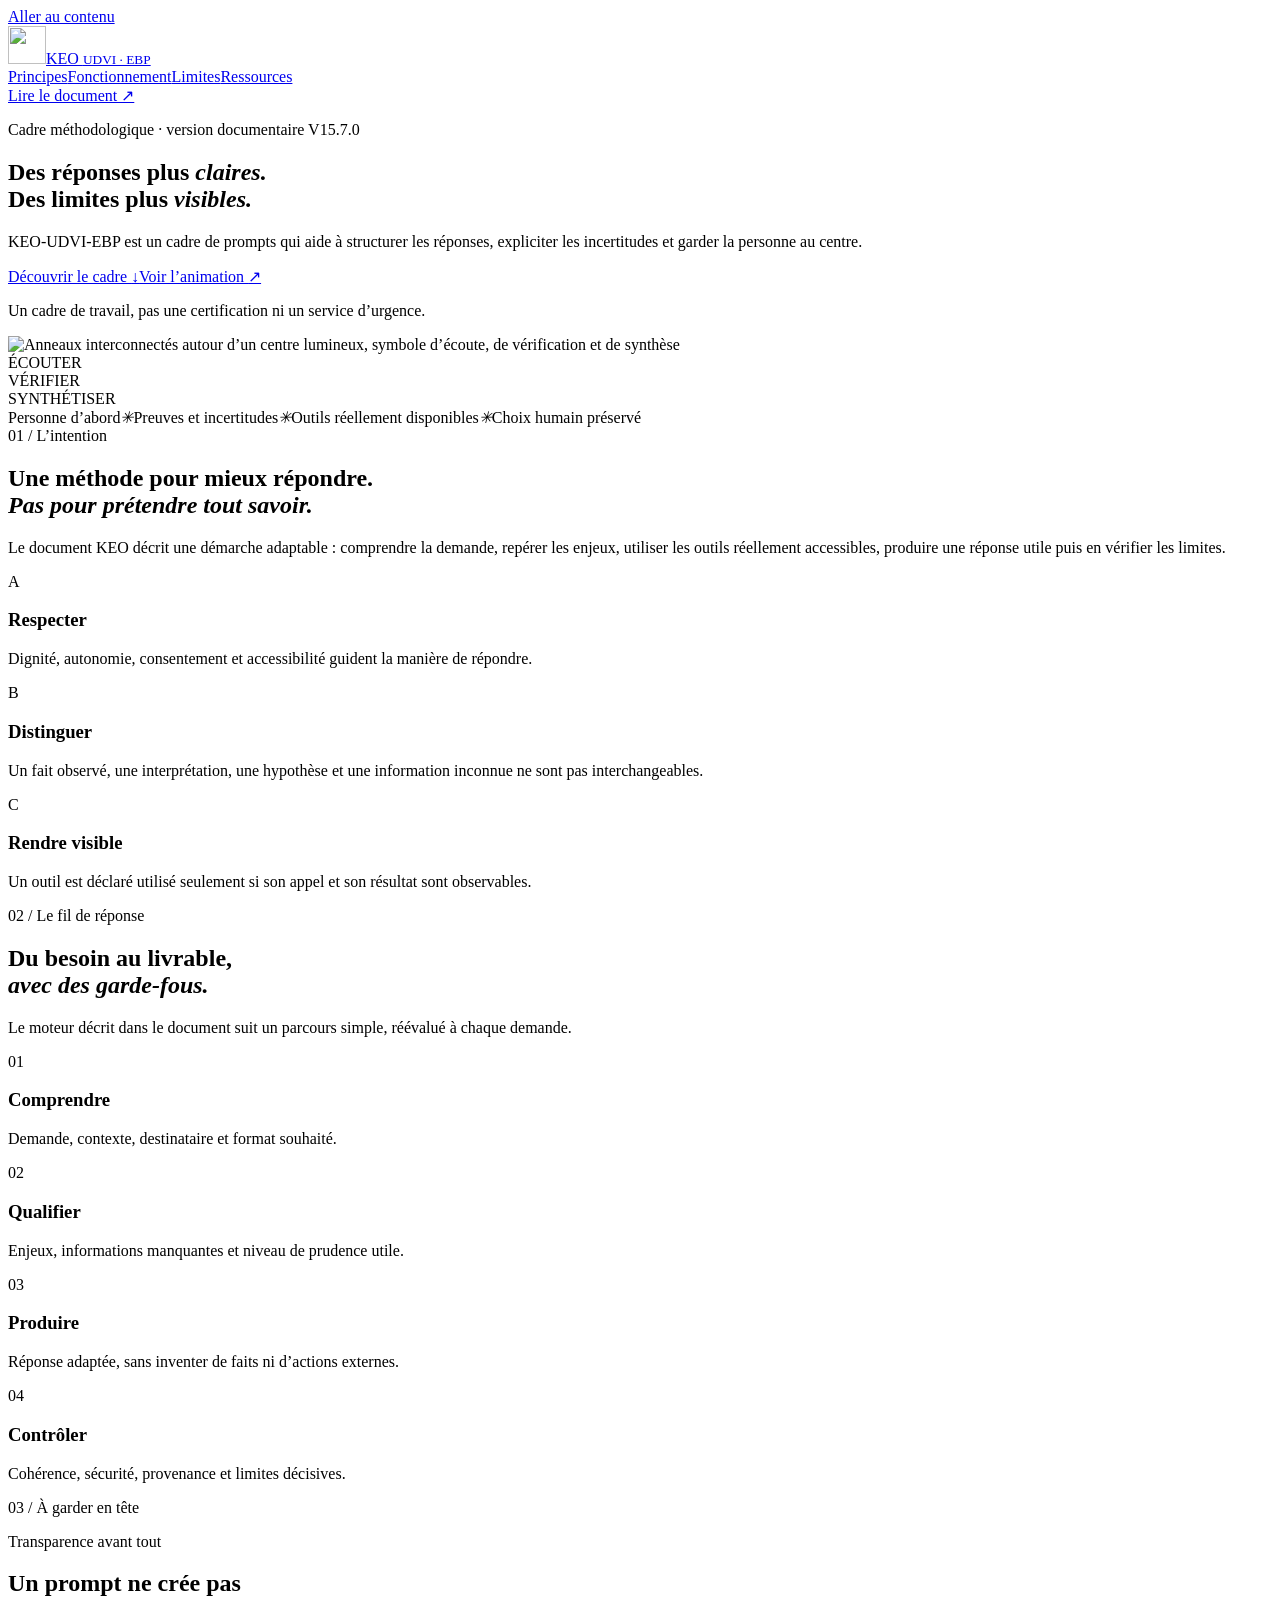
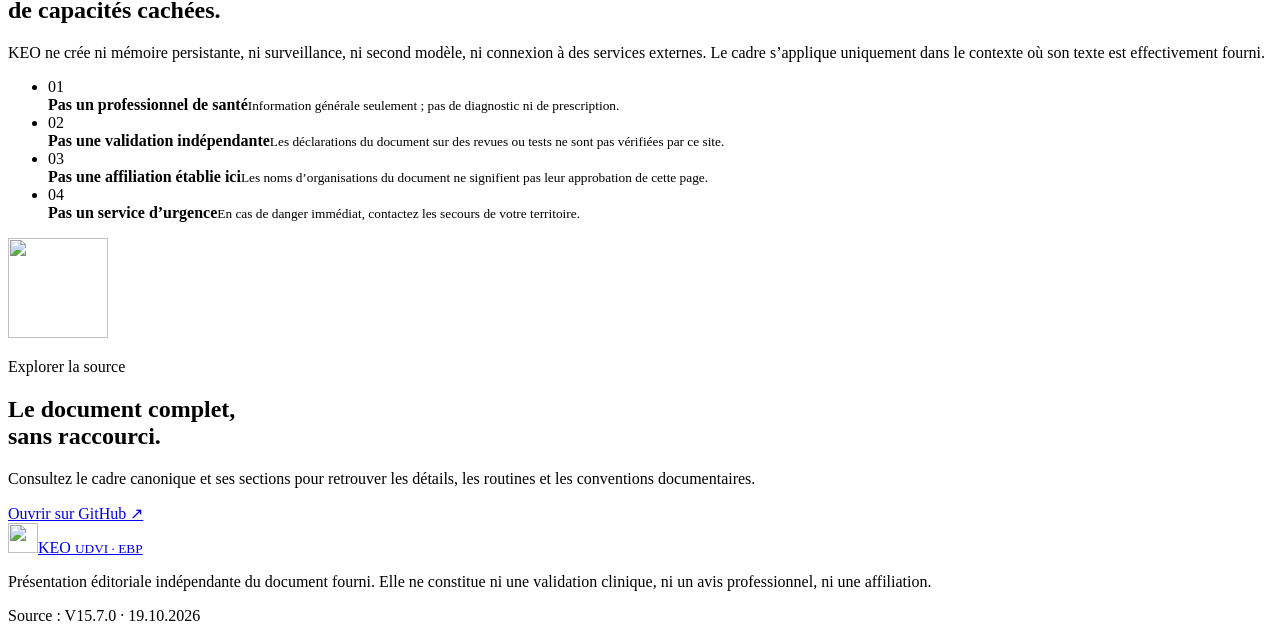
==== index.html @ e588b728 "Add KEO landing page" ====
<!doctype html>
<html lang="fr">
<head>
  <meta charset="utf-8">
  <meta name="viewport" content="width=device-width, initial-scale=1">
  <meta name="theme-color" content="#101a2d">
  <meta name="description" content="Présentation accessible du cadre méthodologique KEO-UDVI-EBP : principes, limites, ressources et transparence sur les capacités." />
  <title>KEO — Un cadre pour des réponses plus claires</title>
  <link rel="icon" href="assets/keo-emblem.svg" type="image/svg+xml">
  <link rel="stylesheet" href="assets/styles.css">
</head>
<body>
  <a class="skip-link" href="#contenu">Aller au contenu</a>
  <header class="topbar">
    <a class="brand" href="#accueil" aria-label="KEO, accueil"><img src="assets/keo-emblem.svg" alt="" width="38" height="38"><span>KEO <small>UDVI · EBP</small></span></a>
    <nav aria-label="Navigation principale"><a href="#principes">Principes</a><a href="#fonctionnement">Fonctionnement</a><a href="#limites">Limites</a><a href="#ressources">Ressources</a></nav>
    <a class="nav-cta" href="https://github.com/av974/Keo-udvi-ebp/blob/main/keo-udvi-ebp.md">Lire le document ↗</a>
  </header>
  <main id="contenu">
    <section class="hero" id="accueil">
      <div class="hero-copy"><p class="eyebrow"><span class="status-dot"></span> Cadre méthodologique · version documentaire V15.7.0</p><h1>Des réponses plus <em>claires.</em><br>Des limites plus <em>visibles.</em></h1><p class="lead">KEO-UDVI-EBP est un cadre de prompts qui aide à structurer les réponses, expliciter les incertitudes et garder la personne au centre.</p><div class="hero-actions"><a class="button button-primary" href="#principes">Découvrir le cadre <span aria-hidden="true">↓</span></a><a class="button button-quiet" href="media/">Voir l’animation <span aria-hidden="true">↗</span></a></div><p class="hero-note">Un cadre de travail, pas une certification ni un service d’urgence.</p></div>
      <div class="hero-art" aria-label="Illustration abstraite du cadre KEO"><div class="art-glow"></div><img src="assets/keo-emblem.svg" alt="Anneaux interconnectés autour d’un centre lumineux, symbole d’écoute, de vérification et de synthèse" width="440" height="440"><div class="orbit-label label-one">ÉCOUTER</div><div class="orbit-label label-two">VÉRIFIER</div><div class="orbit-label label-three">SYNTHÉTISER</div></div>
    </section>
    <section class="ribbon" aria-label="Principes clés"><span>Personne d’abord</span><i>✳</i><span>Preuves et incertitudes</span><i>✳</i><span>Outils réellement disponibles</span><i>✳</i><span>Choix humain préservé</span></section>
    <section class="section intro" id="principes"><div class="section-kicker">01 / L’intention</div><div class="section-content"><h2>Une méthode pour mieux répondre.<br><em>Pas pour prétendre tout savoir.</em></h2><p>Le document KEO décrit une démarche adaptable : comprendre la demande, repérer les enjeux, utiliser les outils réellement accessibles, produire une réponse utile puis en vérifier les limites.</p><div class="principle-grid"><article class="principle-card"><span class="card-index">A</span><h3>Respecter</h3><p>Dignité, autonomie, consentement et accessibilité guident la manière de répondre.</p></article><article class="principle-card"><span class="card-index">B</span><h3>Distinguer</h3><p>Un fait observé, une interprétation, une hypothèse et une information inconnue ne sont pas interchangeables.</p></article><article class="principle-card"><span class="card-index">C</span><h3>Rendre visible</h3><p>Un outil est déclaré utilisé seulement si son appel et son résultat sont observables.</p></article></div></div></section>
    <section class="process-section" id="fonctionnement"><div class="section-kicker">02 / Le fil de réponse</div><div class="process-heading"><h2>Du besoin au livrable,<br><em>avec des garde-fous.</em></h2><p>Le moteur décrit dans le document suit un parcours simple, réévalué à chaque demande.</p></div><div class="steps" aria-label="Étapes méthodologiques"><article><span>01</span><h3>Comprendre</h3><p>Demande, contexte, destinataire et format souhaité.</p></article><article><span>02</span><h3>Qualifier</h3><p>Enjeux, informations manquantes et niveau de prudence utile.</p></article><article><span>03</span><h3>Produire</h3><p>Réponse adaptée, sans inventer de faits ni d’actions externes.</p></article><article><span>04</span><h3>Contrôler</h3><p>Cohérence, sécurité, provenance et limites décisives.</p></article></div></section>
    <section class="section split" id="limites"><div class="section-kicker">03 / À garder en tête</div><div class="section-content limit-panel"><div><p class="eyebrow">Transparence avant tout</p><h2>Un prompt ne crée pas<br>de capacités cachées.</h2><p>KEO ne crée ni mémoire persistante, ni surveillance, ni second modèle, ni connexion à des services externes. Le cadre s’applique uniquement dans le contexte où son texte est effectivement fourni.</p></div><ul class="limit-list"><li><span>01</span><div><strong>Pas un professionnel de santé</strong><small>Information générale seulement ; pas de diagnostic ni de prescription.</small></div></li><li><span>02</span><div><strong>Pas une validation indépendante</strong><small>Les déclarations du document sur des revues ou tests ne sont pas vérifiées par ce site.</small></div></li><li><span>03</span><div><strong>Pas une affiliation établie ici</strong><small>Les noms d’organisations du document ne signifient pas leur approbation de cette page.</small></div></li><li><span>04</span><div><strong>Pas un service d’urgence</strong><small>En cas de danger immédiat, contactez les secours de votre territoire.</small></div></li></ul></div></section>
    <section class="resource-band" id="ressources"><div class="resource-symbol"><img src="assets/keo-emblem.svg" alt="" width="100" height="100"></div><div><p class="eyebrow">Explorer la source</p><h2>Le document complet,<br>sans raccourci.</h2><p>Consultez le cadre canonique et ses sections pour retrouver les détails, les routines et les conventions documentaires.</p></div><a class="button button-light" href="https://github.com/av974/Keo-udvi-ebp/blob/main/keo-udvi-ebp.md">Ouvrir sur GitHub ↗</a></section>
  </main>
  <footer><a class="brand footer-brand" href="#accueil"><img src="assets/keo-emblem.svg" alt="" width="30" height="30"><span>KEO <small>UDVI · EBP</small></span></a><p>Présentation éditoriale indépendante du document fourni. Elle ne constitue ni une validation clinique, ni un avis professionnel, ni une affiliation.</p><span class="footer-version">Source : V15.7.0 · 19.10.2026</span></footer>
</body>
</html>
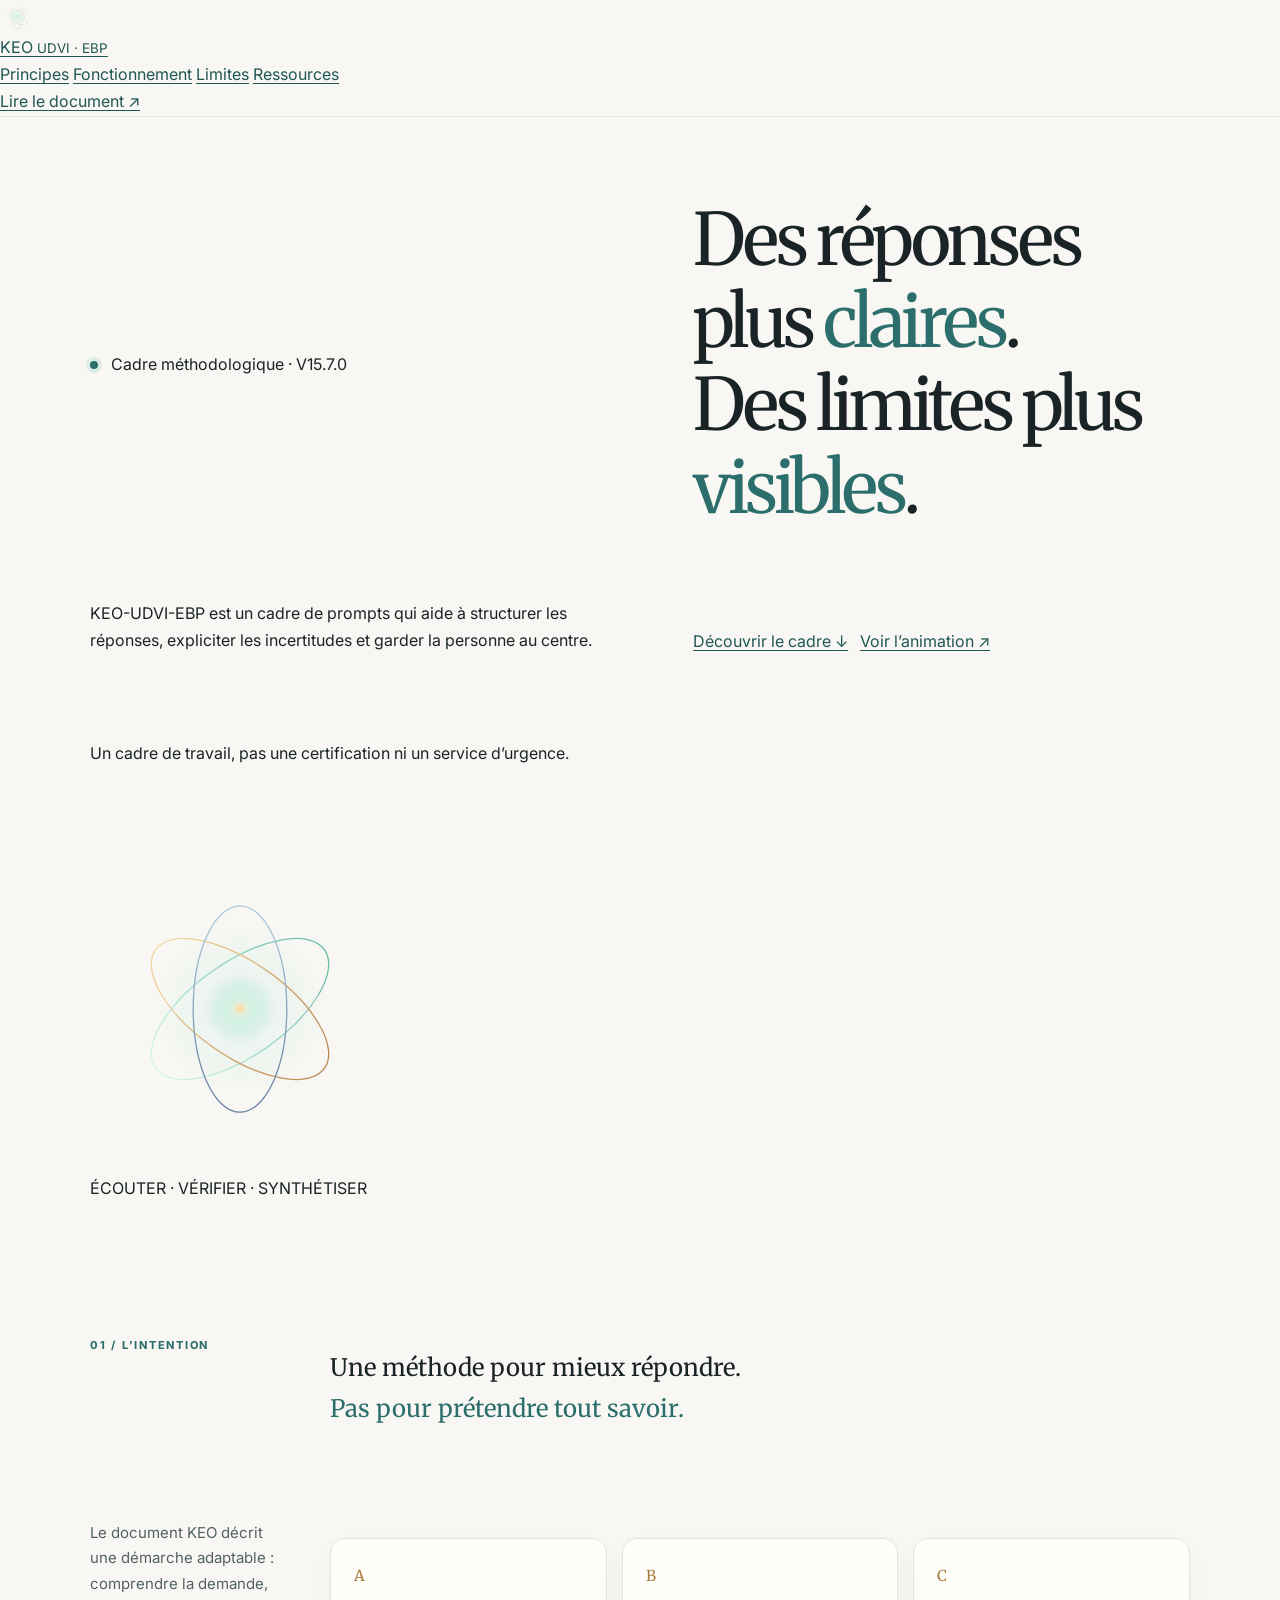
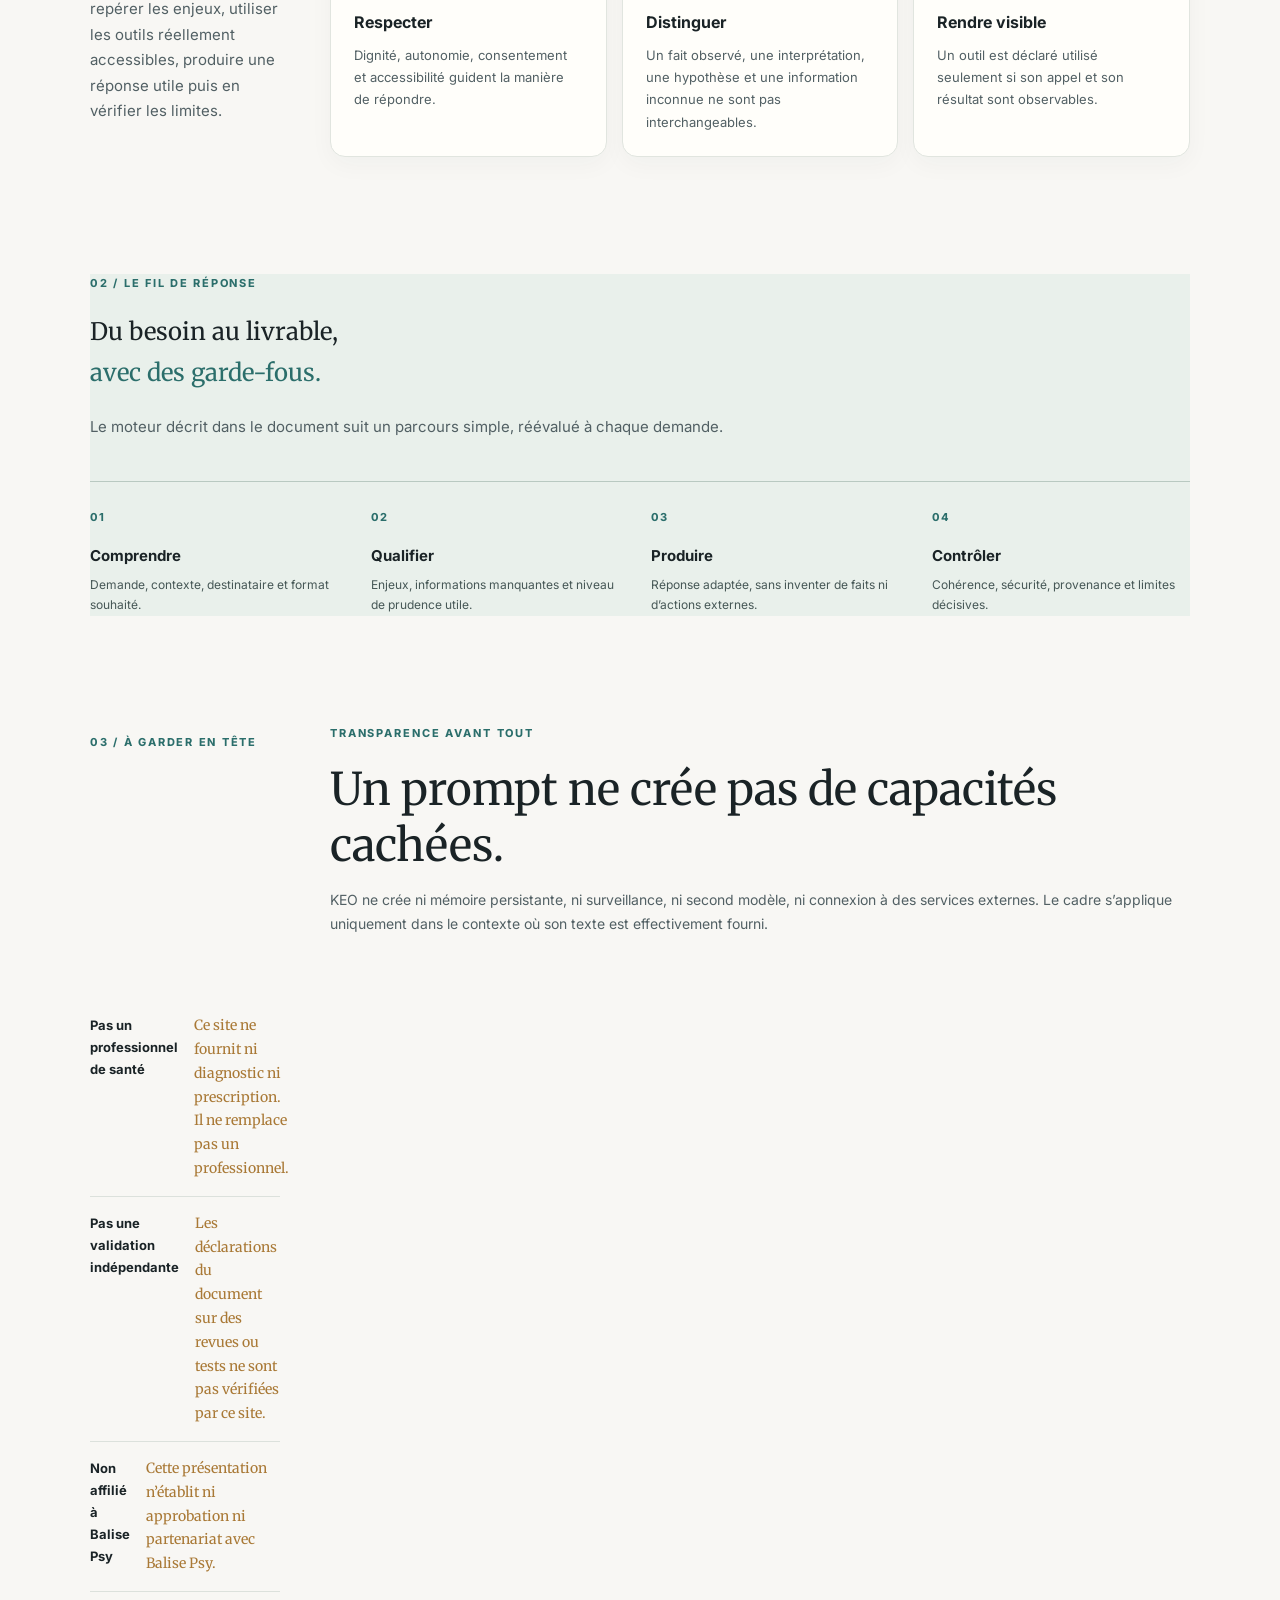
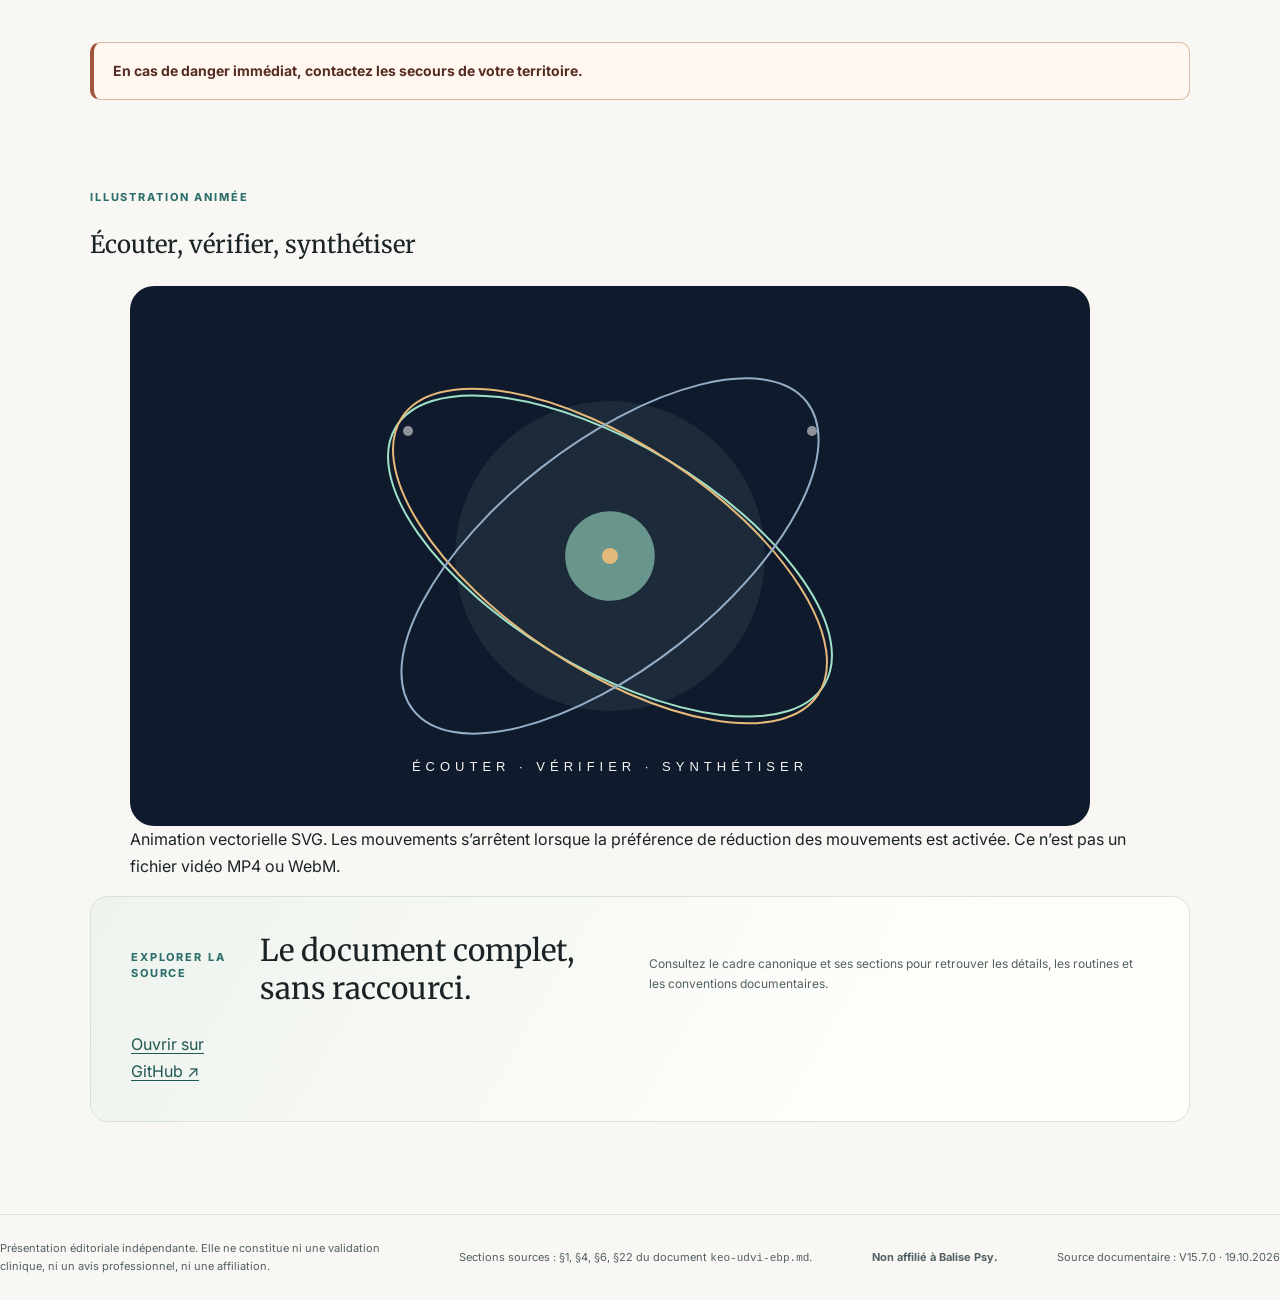
==== commit f1aa4e9c: "Fix homepage stylesheet link, actual asset paths and complete KEO landing markup" ====
--- a/index.html
+++ b/index.html
@@ -3,30 +3,104 @@
 <head>
   <meta charset="utf-8">
   <meta name="viewport" content="width=device-width, initial-scale=1">
-  <meta name="theme-color" content="#101a2d">
-  <meta name="description" content="Présentation accessible du cadre méthodologique KEO-UDVI-EBP : principes, limites, ressources et transparence sur les capacités." />
-  <title>KEO — Un cadre pour des réponses plus claires</title>
-  <link rel="icon" href="assets/keo-emblem.svg" type="image/svg+xml">
-  <link rel="stylesheet" href="assets/styles.css">
+  <meta name="theme-color" content="#f9f8f6">
+  <meta name="description" content="Présentation accessible du cadre méthodologique KEO-UDVI-EBP : principes, fonctionnement et limites." />
+  <title>KEO-UDVI-EBP | Cadre méthodologique</title>
+  <link rel="icon" href="./assets/keo-emblem.svg" type="image/svg+xml">
+  <link rel="stylesheet" href="./styles.css">
 </head>
 <body>
-  <a class="skip-link" href="#contenu">Aller au contenu</a>
-  <header class="topbar">
-    <a class="brand" href="#accueil" aria-label="KEO, accueil"><img src="assets/keo-emblem.svg" alt="" width="38" height="38"><span>KEO <small>UDVI · EBP</small></span></a>
-    <nav aria-label="Navigation principale"><a href="#principes">Principes</a><a href="#fonctionnement">Fonctionnement</a><a href="#limites">Limites</a><a href="#ressources">Ressources</a></nav>
-    <a class="nav-cta" href="https://github.com/av974/Keo-udvi-ebp/blob/main/keo-udvi-ebp.md">Lire le document ↗</a>
+  <a href="#main" class="skip-link">Aller au contenu</a>
+
+  <header class="site-header" role="banner">
+    <a class="logo-area" href="#accueil" aria-label="KEO, accueil">
+      <img src="./assets/keo-emblem.svg" alt="" width="34" height="34" decoding="async">
+      <span>KEO <small>UDVI · EBP</small></span>
+    </a>
+    <nav class="nav-links" aria-label="Navigation principale">
+      <a href="#principes">Principes</a>
+      <a href="#fonctionnement">Fonctionnement</a>
+      <a href="#limites">Limites</a>
+      <a href="#ressources">Ressources</a>
+    </nav>
+    <a class="header-document" href="https://github.com/av974/Keo-udvi-ebp/blob/main/keo-udvi-ebp.md">Lire le document <span aria-hidden="true">↗</span></a>
   </header>
-  <main id="contenu">
-    <section class="hero" id="accueil">
-      <div class="hero-copy"><p class="eyebrow"><span class="status-dot"></span> Cadre méthodologique · version documentaire V15.7.0</p><h1>Des réponses plus <em>claires.</em><br>Des limites plus <em>visibles.</em></h1><p class="lead">KEO-UDVI-EBP est un cadre de prompts qui aide à structurer les réponses, expliciter les incertitudes et garder la personne au centre.</p><div class="hero-actions"><a class="button button-primary" href="#principes">Découvrir le cadre <span aria-hidden="true">↓</span></a><a class="button button-quiet" href="media/">Voir l’animation <span aria-hidden="true">↗</span></a></div><p class="hero-note">Un cadre de travail, pas une certification ni un service d’urgence.</p></div>
-      <div class="hero-art" aria-label="Illustration abstraite du cadre KEO"><div class="art-glow"></div><img src="assets/keo-emblem.svg" alt="Anneaux interconnectés autour d’un centre lumineux, symbole d’écoute, de vérification et de synthèse" width="440" height="440"><div class="orbit-label label-one">ÉCOUTER</div><div class="orbit-label label-two">VÉRIFIER</div><div class="orbit-label label-three">SYNTHÉTISER</div></div>
+
+  <main id="main" class="container">
+    <section class="hero" id="accueil" aria-labelledby="page-title">
+      <div class="badge"><span class="status-dot" aria-hidden="true"></span> Cadre méthodologique · V15.7.0</div>
+      <h1 id="page-title">Des réponses plus <em>claires</em>.<br>Des limites plus <em>visibles</em>.</h1>
+      <p class="hero-intro">KEO-UDVI-EBP est un cadre de prompts qui aide à structurer les réponses, expliciter les incertitudes et garder la personne au centre.</p>
+      <div class="hero-actions">
+        <a href="#principes" class="btn">Découvrir le cadre <span aria-hidden="true">↓</span></a>
+        <a href="#animation" class="btn btn-secondary">Voir l’animation <span aria-hidden="true">↗</span></a>
+      </div>
+      <p class="note">Un cadre de travail, pas une certification ni un service d’urgence.</p>
     </section>
-    <section class="ribbon" aria-label="Principes clés"><span>Personne d’abord</span><i>✳</i><span>Preuves et incertitudes</span><i>✳</i><span>Outils réellement disponibles</span><i>✳</i><span>Choix humain préservé</span></section>
-    <section class="section intro" id="principes"><div class="section-kicker">01 / L’intention</div><div class="section-content"><h2>Une méthode pour mieux répondre.<br><em>Pas pour prétendre tout savoir.</em></h2><p>Le document KEO décrit une démarche adaptable : comprendre la demande, repérer les enjeux, utiliser les outils réellement accessibles, produire une réponse utile puis en vérifier les limites.</p><div class="principle-grid"><article class="principle-card"><span class="card-index">A</span><h3>Respecter</h3><p>Dignité, autonomie, consentement et accessibilité guident la manière de répondre.</p></article><article class="principle-card"><span class="card-index">B</span><h3>Distinguer</h3><p>Un fait observé, une interprétation, une hypothèse et une information inconnue ne sont pas interchangeables.</p></article><article class="principle-card"><span class="card-index">C</span><h3>Rendre visible</h3><p>Un outil est déclaré utilisé seulement si son appel et son résultat sont observables.</p></article></div></div></section>
-    <section class="process-section" id="fonctionnement"><div class="section-kicker">02 / Le fil de réponse</div><div class="process-heading"><h2>Du besoin au livrable,<br><em>avec des garde-fous.</em></h2><p>Le moteur décrit dans le document suit un parcours simple, réévalué à chaque demande.</p></div><div class="steps" aria-label="Étapes méthodologiques"><article><span>01</span><h3>Comprendre</h3><p>Demande, contexte, destinataire et format souhaité.</p></article><article><span>02</span><h3>Qualifier</h3><p>Enjeux, informations manquantes et niveau de prudence utile.</p></article><article><span>03</span><h3>Produire</h3><p>Réponse adaptée, sans inventer de faits ni d’actions externes.</p></article><article><span>04</span><h3>Contrôler</h3><p>Cohérence, sécurité, provenance et limites décisives.</p></article></div></section>
-    <section class="section split" id="limites"><div class="section-kicker">03 / À garder en tête</div><div class="section-content limit-panel"><div><p class="eyebrow">Transparence avant tout</p><h2>Un prompt ne crée pas<br>de capacités cachées.</h2><p>KEO ne crée ni mémoire persistante, ni surveillance, ni second modèle, ni connexion à des services externes. Le cadre s’applique uniquement dans le contexte où son texte est effectivement fourni.</p></div><ul class="limit-list"><li><span>01</span><div><strong>Pas un professionnel de santé</strong><small>Information générale seulement ; pas de diagnostic ni de prescription.</small></div></li><li><span>02</span><div><strong>Pas une validation indépendante</strong><small>Les déclarations du document sur des revues ou tests ne sont pas vérifiées par ce site.</small></div></li><li><span>03</span><div><strong>Pas une affiliation établie ici</strong><small>Les noms d’organisations du document ne signifient pas leur approbation de cette page.</small></div></li><li><span>04</span><div><strong>Pas un service d’urgence</strong><small>En cas de danger immédiat, contactez les secours de votre territoire.</small></div></li></ul></div></section>
-    <section class="resource-band" id="ressources"><div class="resource-symbol"><img src="assets/keo-emblem.svg" alt="" width="100" height="100"></div><div><p class="eyebrow">Explorer la source</p><h2>Le document complet,<br>sans raccourci.</h2><p>Consultez le cadre canonique et ses sections pour retrouver les détails, les routines et les conventions documentaires.</p></div><a class="button button-light" href="https://github.com/av974/Keo-udvi-ebp/blob/main/keo-udvi-ebp.md">Ouvrir sur GitHub ↗</a></section>
+
+    <section class="visual-card" aria-label="Illustration KEO">
+      <img src="./assets/keo-emblem.svg" alt="Trois anneaux entrelacés autour d’un centre lumineux, illustration des repères KEO." width="300" height="300" decoding="async">
+      <p class="animation-caption">ÉCOUTER <span aria-hidden="true">·</span> VÉRIFIER <span aria-hidden="true">·</span> SYNTHÉTISER</p>
+    </section>
+
+    <section id="principes" class="content-section" data-keo-section="§1" aria-labelledby="principes-title">
+      <p class="section-label">01 / L’intention</p>
+      <h2 id="principes-title">Une méthode pour mieux répondre.<br><em>Pas pour prétendre tout savoir.</em></h2>
+      <p class="section-intro">Le document KEO décrit une démarche adaptable : comprendre la demande, repérer les enjeux, utiliser les outils réellement accessibles, produire une réponse utile puis en vérifier les limites.</p>
+      <div class="principle-grid">
+        <article class="principle-card"><span class="card-index">A</span><h3>Respecter</h3><p>Dignité, autonomie, consentement et accessibilité guident la manière de répondre.</p></article>
+        <article class="principle-card"><span class="card-index">B</span><h3>Distinguer</h3><p>Un fait observé, une interprétation, une hypothèse et une information inconnue ne sont pas interchangeables.</p></article>
+        <article class="principle-card"><span class="card-index">C</span><h3>Rendre visible</h3><p>Un outil est déclaré utilisé seulement si son appel et son résultat sont observables.</p></article>
+      </div>
+    </section>
+
+    <section id="fonctionnement" class="process-section" data-keo-section="§4" aria-labelledby="process-title">
+      <div class="process-inner">
+        <p class="section-label">02 / Le fil de réponse</p>
+        <h2 id="process-title">Du besoin au livrable,<br><em>avec des garde-fous.</em></h2>
+        <p class="section-intro">Le moteur décrit dans le document suit un parcours simple, réévalué à chaque demande.</p>
+        <ol class="steps">
+          <li><span>01</span><h3>Comprendre</h3><p>Demande, contexte, destinataire et format souhaité.</p></li>
+          <li><span>02</span><h3>Qualifier</h3><p>Enjeux, informations manquantes et niveau de prudence utile.</p></li>
+          <li><span>03</span><h3>Produire</h3><p>Réponse adaptée, sans inventer de faits ni d’actions externes.</p></li>
+          <li><span>04</span><h3>Contrôler</h3><p>Cohérence, sécurité, provenance et limites décisives.</p></li>
+        </ol>
+      </div>
+    </section>
+
+    <section id="limites" class="content-section limits-section" data-keo-section="§6" aria-labelledby="limits-title">
+      <p class="section-label">03 / À garder en tête</p>
+      <div class="limit-copy"><p class="eyebrow">Transparence avant tout</p><h2 id="limits-title">Un prompt ne crée pas de capacités cachées.</h2><p>KEO ne crée ni mémoire persistante, ni surveillance, ni second modèle, ni connexion à des services externes. Le cadre s’applique uniquement dans le contexte où son texte est effectivement fourni.</p></div>
+      <ul class="limit-list">
+        <li><strong>Pas un professionnel de santé</strong><span>Ce site ne fournit ni diagnostic ni prescription. Il ne remplace pas un professionnel.</span></li>
+        <li><strong>Pas une validation indépendante</strong><span>Les déclarations du document sur des revues ou tests ne sont pas vérifiées par ce site.</span></li>
+        <li><strong>Non affilié à Balise Psy</strong><span>Cette présentation n’établit ni approbation ni partenariat avec Balise Psy.</span></li>
+      </ul>
+      <p class="emergency-notice"><strong>En cas de danger immédiat, contactez les secours de votre territoire.</strong></p>
+    </section>
+
+    <section id="animation" class="animation-section" aria-labelledby="animation-title">
+      <p class="eyebrow">Illustration animée</p>
+      <h2 id="animation-title">Écouter, vérifier, synthétiser</h2>
+      <figure>
+        <img src="./media/keo-motion.svg" alt="Animation de trois anneaux colorés autour d’un centre lumineux, illustrant les repères écouter, vérifier et synthétiser." width="960" height="540" loading="lazy" decoding="async">
+        <figcaption>Animation vectorielle SVG. Les mouvements s’arrêtent lorsque la préférence de réduction des mouvements est activée. Ce n’est pas un fichier vidéo MP4 ou WebM.</figcaption>
+      </figure>
+    </section>
+
+    <section id="ressources" class="resource-band" data-keo-section="§22" aria-labelledby="resource-title">
+      <p class="eyebrow">Explorer la source</p>
+      <h2 id="resource-title">Le document complet,<br>sans raccourci.</h2>
+      <p>Consultez le cadre canonique et ses sections pour retrouver les détails, les routines et les conventions documentaires.</p>
+      <a class="btn" href="https://github.com/av974/Keo-udvi-ebp/blob/main/keo-udvi-ebp.md">Ouvrir sur GitHub <span aria-hidden="true">↗</span></a>
+    </section>
   </main>
-  <footer><a class="brand footer-brand" href="#accueil"><img src="assets/keo-emblem.svg" alt="" width="30" height="30"><span>KEO <small>UDVI · EBP</small></span></a><p>Présentation éditoriale indépendante du document fourni. Elle ne constitue ni une validation clinique, ni un avis professionnel, ni une affiliation.</p><span class="footer-version">Source : V15.7.0 · 19.10.2026</span></footer>
+
+  <footer class="site-footer" role="contentinfo">
+    <p>Présentation éditoriale indépendante. Elle ne constitue ni une validation clinique, ni un avis professionnel, ni une affiliation.</p>
+    <p class="source-note">Sections sources : §1, §4, §6, §22 du document <code>keo-udvi-ebp.md</code>.</p>
+    <p><strong>Non affilié à Balise Psy.</strong></p>
+    <p>Source documentaire : V15.7.0 · 19.10.2026</p>
+  </footer>
 </body>
 </html>
--- a/styles.css
+++ b/styles.css
@@ -0,0 +1,122 @@
+@import url('https://fonts.googleapis.com/css2?family=Inter:wght@400;500;600;700&family=Merriweather:wght@400;700&display=swap');
+
+:root {
+  color-scheme: light;
+  --page: #f8f7f4;
+  --surface: #fffefa;
+  --surface-sage: #e9f0eb;
+  --ink: #1a2326;
+  --muted: #526064;
+  --soft: #6b7778;
+  --teal: #2b6e6b;
+  --teal-deep: #205654;
+  --teal-pale: #dcebe6;
+  --gold: #a97936;
+  --gold-pale: #f2e7d4;
+  --line: #dce1dc;
+  --shadow: 0 24px 70px rgba(34, 60, 55, .11);
+  --sans: Inter, ui-sans-serif, system-ui, -apple-system, "Segoe UI", sans-serif;
+  --serif: Merriweather, Georgia, "Times New Roman", serif;
+}
+
+* { box-sizing: border-box; }
+html { scroll-behavior: smooth; scroll-padding-top: 6rem; }
+body { margin: 0; background: var(--page); color: var(--ink); font: 16px/1.7 var(--sans); -webkit-font-smoothing: antialiased; }
+img { display: block; max-width: 100%; height: auto; }
+a { color: var(--teal-deep); text-underline-offset: .2em; }
+a:hover { color: #174542; }
+:focus-visible { outline: 3px solid #9a6b27; outline-offset: 4px; border-radius: 4px; }
+.skip-link { position: absolute; z-index: 20; top: -5rem; left: 1rem; padding: .8rem 1rem; background: var(--ink); color: #fff; border-radius: 8px; }
+.skip-link:focus { top: 1rem; }
+
+.site-header { position: sticky; top: 0; z-index: 10; background: rgba(248,247,244,.94); border-bottom: 1px solid rgba(26,35,38,.09); backdrop-filter: blur(16px); }
+.header-inner { width: min(1120px, calc(100% - 48px)); min-height: 78px; margin: auto; display: flex; align-items: center; justify-content: space-between; gap: 28px; }
+.brand { display: inline-flex; align-items: center; gap: 11px; color: var(--ink); text-decoration: none; font-weight: 750; letter-spacing: .08em; }
+.brand img { width: 40px; height: 40px; }
+.brand small { display: block; color: var(--soft); font-size: 9px; font-weight: 600; letter-spacing: .2em; }
+.primary-nav { display: flex; align-items: center; gap: 27px; }
+.primary-nav a { color: #354346; text-decoration: none; font-size: 13px; font-weight: 550; }
+.primary-nav a:hover { color: var(--teal); }
+.header-link { white-space: nowrap; }
+
+.container { width: min(1100px, calc(100% - 48px)); margin-inline: auto; }
+.hero { min-height: 650px; display: grid; grid-template-columns: 1.05fr .95fr; align-items: center; gap: 54px; padding-block: 82px 76px; }
+.hero-copy { animation: rise-in .7s ease-out both; }
+.eyebrow { margin: 0 0 20px; color: var(--teal); font-size: 11px; line-height: 1.4; font-weight: 750; letter-spacing: .17em; text-transform: uppercase; }
+.status-dot { display: inline-block; width: 8px; height: 8px; margin-right: 9px; border-radius: 50%; background: var(--teal); box-shadow: 0 0 0 4px var(--teal-pale); vertical-align: 1px; }
+h1, h2, h3 { color: var(--ink); }
+h1, h2 { font-family: var(--serif); font-weight: 400; }
+.hero h1 { max-width: 680px; margin: 0; font-size: clamp(42px, 5.7vw, 72px); line-height: 1.15; letter-spacing: -.055em; }
+h1 em, h2 em { color: var(--teal); font-style: normal; }
+.hero-lead { max-width: 550px; margin: 25px 0 0; color: var(--muted); font-size: 17px; line-height: 1.85; }
+.hero-actions { display: flex; flex-wrap: wrap; gap: 12px; margin-top: 30px; }
+.button { min-height: 48px; display: inline-flex; align-items: center; justify-content: center; gap: 12px; padding: 11px 20px; border: 1px solid transparent; border-radius: 999px; text-decoration: none; font-size: 13px; font-weight: 700; transition: background-color .3s ease, color .3s ease, border-color .3s ease, transform .3s ease, box-shadow .3s ease; }
+.button:hover { transform: translateY(-2px); }
+.button-primary { color: #fff; background: var(--teal); box-shadow: 0 8px 22px rgba(43,110,107,.2); }
+.button-primary:hover { color: #fff; background: var(--teal-deep); box-shadow: 0 12px 26px rgba(43,110,107,.25); }
+.button-secondary { color: var(--teal-deep); border-color: #9dbbb4; background: transparent; }
+.button-secondary:hover { color: var(--teal-deep); border-color: var(--teal); background: var(--teal-pale); }
+.hero-note { margin: 17px 0 0; color: var(--soft); font-size: 12px; }
+.hero-visual { position: relative; min-height: 430px; display: grid; place-items: center; isolation: isolate; }
+.visual-halo { position: absolute; z-index: -1; width: min(94%, 410px); aspect-ratio: 1; border-radius: 50%; background: radial-gradient(circle at 50% 45%, #e1eee6 0, #eaf0e9 42%, rgba(242,231,212,.45) 68%, transparent 72%); }
+.illustration-card { width: min(100%, 440px); aspect-ratio: 1; display: grid; place-items: center; overflow: hidden; border: 1px solid rgba(255,255,255,.82); border-radius: 48% 52% 47% 53% / 52% 46% 54% 48%; background: linear-gradient(145deg, rgba(255,255,255,.92), rgba(233,240,235,.78)); box-shadow: var(--shadow); }
+.illustration-card img { width: 88%; filter: drop-shadow(0 18px 22px rgba(38,88,77,.12)); }
+.orbit-label { position: absolute; padding: 8px 12px; border: 1px solid #d5dfd9; border-radius: 999px; background: rgba(255,254,250,.94); color: #354346; font-size: 9px; font-weight: 700; letter-spacing: .15em; box-shadow: 0 8px 18px rgba(34,60,55,.07); }
+.label-one { top: 12%; left: 2%; }.label-two { top: 35%; right: 0; }.label-three { bottom: 11%; left: 22%; }
+
+.values-strip { border-block: 1px solid var(--line); background: rgba(255,254,250,.65); }
+.values-inner { min-height: 66px; display: flex; flex-wrap: wrap; justify-content: center; align-items: center; gap: 15px 34px; color: #435153; font-size: 12px; font-weight: 600; }
+.values-inner span[aria-hidden="true"] { color: var(--gold); }
+.content-section { padding-block: 110px; display: grid; grid-template-columns: 190px 1fr; gap: 50px; }
+.section-label { margin: 7px 0 0; color: var(--teal); font-size: 11px; font-weight: 750; letter-spacing: .16em; text-transform: uppercase; }
+.section-body h2 { max-width: 790px; margin: 0; font-size: clamp(30px, 4vw, 48px); line-height: 1.25; letter-spacing: -.04em; }
+.section-intro { max-width: 760px; margin: 20px 0 0; color: var(--muted); font-size: 15px; }
+.principle-grid { display: grid; grid-template-columns: repeat(3, 1fr); gap: 15px; margin-top: 38px; }
+.principle-card { min-height: 190px; padding: 23px; border: 1px solid #e1e5df; border-radius: 15px; background: var(--surface); box-shadow: 0 8px 24px rgba(34,60,55,.035); }
+.card-index { color: var(--gold); font-family: var(--serif); font-size: 15px; }
+.principle-card h3 { margin: 20px 0 8px; font-size: 16px; }
+.principle-card p { margin: 0; color: var(--muted); font-size: 13px; line-height: 1.7; }
+.process-section { background: var(--surface-sage); }
+.process-section .container { padding-block: 94px; }
+.process-heading { display: flex; align-items: end; justify-content: space-between; gap: 32px; }
+.process-heading h2 { max-width: 620px; }
+.process-heading p { max-width: 290px; margin: 0 0 6px; color: #465756; font-size: 13px; }
+.steps { list-style: none; padding: 0; margin: 42px 0 0; display: grid; grid-template-columns: repeat(4,1fr); gap: 22px; border-top: 1px solid #b9c9c1; }
+.steps li { padding-top: 20px; }
+.steps li > span { color: var(--teal); font-size: 11px; font-weight: 750; letter-spacing: .12em; }
+.steps h3 { margin: 13px 0 7px; font-size: 15px; }
+.steps p { margin: 0; color: #465756; font-size: 12px; line-height: 1.7; }
+.limits-section { padding-bottom: 90px; }
+.limit-panel { display: grid; grid-template-columns: .85fr 1.15fr; gap: 36px; }
+.limit-copy h2 { margin: 0; font-size: clamp(30px,3.8vw,45px); line-height: 1.25; }
+.limit-copy > p:last-child { color: var(--muted); font-size: 14px; }
+.limit-list { list-style: none; margin: 0; padding: 0; }
+.limit-list li { display: flex; gap: 16px; padding: 15px 0; border-bottom: 1px solid var(--line); }
+.limit-list li > span { color: var(--gold); font-family: var(--serif); font-size: 14px; }
+.limit-list strong, .limit-list small { display: block; }
+.limit-list strong { font-size: 13px; }
+.limit-list small { margin-top: 4px; color: var(--muted); font-size: 12px; line-height: 1.65; }
+.emergency-notice { grid-column: 1 / -1; margin: 0; padding: 16px 19px; border: 1px solid #d8bba0; border-left: 4px solid #a3543d; border-radius: 10px; background: #fff7f0; color: #552b22; font-size: 14px; }
+.resource-band { margin-bottom: 92px; padding: 35px 40px; display: grid; grid-template-columns: 105px 1fr auto; align-items: center; gap: 24px; border: 1px solid #d9e2dc; border-radius: 18px; background: linear-gradient(120deg, #eef3ee, #fffefa 75%); }
+.resource-symbol { width: 92px; height: 92px; display: grid; place-items: center; border-radius: 50%; background: #fff; box-shadow: 0 10px 24px rgba(34,60,55,.08); }
+.resource-symbol img { width: 82px; height: 82px; }
+.resource-band h2 { margin: 0; font-size: 30px; line-height: 1.25; }
+.resource-band p:not(.eyebrow) { max-width: 500px; margin: 9px 0 0; color: var(--muted); font-size: 12px; }
+.resource-band .eyebrow { margin-bottom: 8px; }
+.site-footer { padding-block: 24px; border-top: 1px solid var(--line); display: flex; align-items: center; justify-content: space-between; gap: 16px 28px; flex-wrap: wrap; }
+.footer-brand img { width: 32px; height: 32px; }
+.site-footer p { max-width: 400px; margin: 0; color: var(--muted); font-size: 11px; }
+.site-footer .source-note, .site-footer .footer-affiliation, .site-footer .footer-version { font-size: 11px; }
+.footer-affiliation { color: var(--ink); font-weight: 700; }
+.media-main { min-height: calc(100vh - 180px); padding-block: 80px 100px; }
+.media-main > section { max-width: 850px; margin: auto; }
+.media-main h1 { margin: 0; font-size: clamp(38px,5vw,58px); }
+.motion-frame { margin: 35px 0 15px; }
+.motion-frame img { width: 100%; border: 1px solid var(--line); border-radius: 16px; box-shadow: var(--shadow); }
+.motion-frame figcaption, .media-note { color: var(--muted); font-size: 12px; }
+
+@keyframes rise-in { from { opacity: 0; transform: translateY(14px); } to { opacity: 1; transform: translateY(0); } }
+@media (prefers-reduced-motion: reduce) { *, *::before, *::after { animation-duration: .01ms !important; animation-iteration-count: 1 !important; scroll-behavior: auto !important; transition-duration: .01ms !important; } }
+@media (prefers-contrast: more) { :root { --muted: #374447; --line: #667574; } .button, .principle-card, .resource-band { border-color: currentColor; } }
+@media (max-width: 850px) { .header-inner { width: min(100% - 36px, 700px); flex-wrap: wrap; padding-block: 13px; } .primary-nav { order: 3; width: 100%; justify-content: space-between; gap: 12px; } .hero { min-height: 0; grid-template-columns: 1fr; gap: 15px; padding-block: 58px; } .hero-visual { min-height: 330px; grid-row: 1; } .hero-copy { grid-row: 2; } .content-section { grid-template-columns: 1fr; gap: 17px; padding-block: 75px; } .process-section .container { padding-block: 75px; } .process-heading { display: block; } .process-heading p { margin-top: 16px; } .steps { grid-template-columns: repeat(2,1fr); } .limit-panel { grid-template-columns: 1fr; gap: 22px; } .resource-band { grid-template-columns: 75px 1fr; padding: 26px; } .resource-symbol { width: 68px; height: 68px; } .resource-symbol img { width: 62px; height: 62px; } .resource-band .button { grid-column: 1 / -1; justify-self: start; } }
+@media (max-width: 540px) { .container { width: calc(100% - 36px); } .header-inner { width: calc(100% - 32px); } .primary-nav a { font-size: 11px; } .header-link { font-size: 11px; padding: 8px 12px; } .hero { padding-block: 42px; } .hero h1 { font-size: clamp(39px,12vw,54px); } .hero-lead { font-size: 15px; } .hero-visual { min-height: 290px; } .orbit-label { font-size: 8px; } .values-inner { padding-block: 14px; gap: 9px 14px; font-size: 10px; } .principle-grid, .steps { grid-template-columns: 1fr; } .steps { gap: 7px; } .steps li { padding-top: 14px; } .resource-band { grid-template-columns: 1fr; } .resource-symbol { display: none; } .site-footer { align-items: flex-start; flex-direction: column; } }
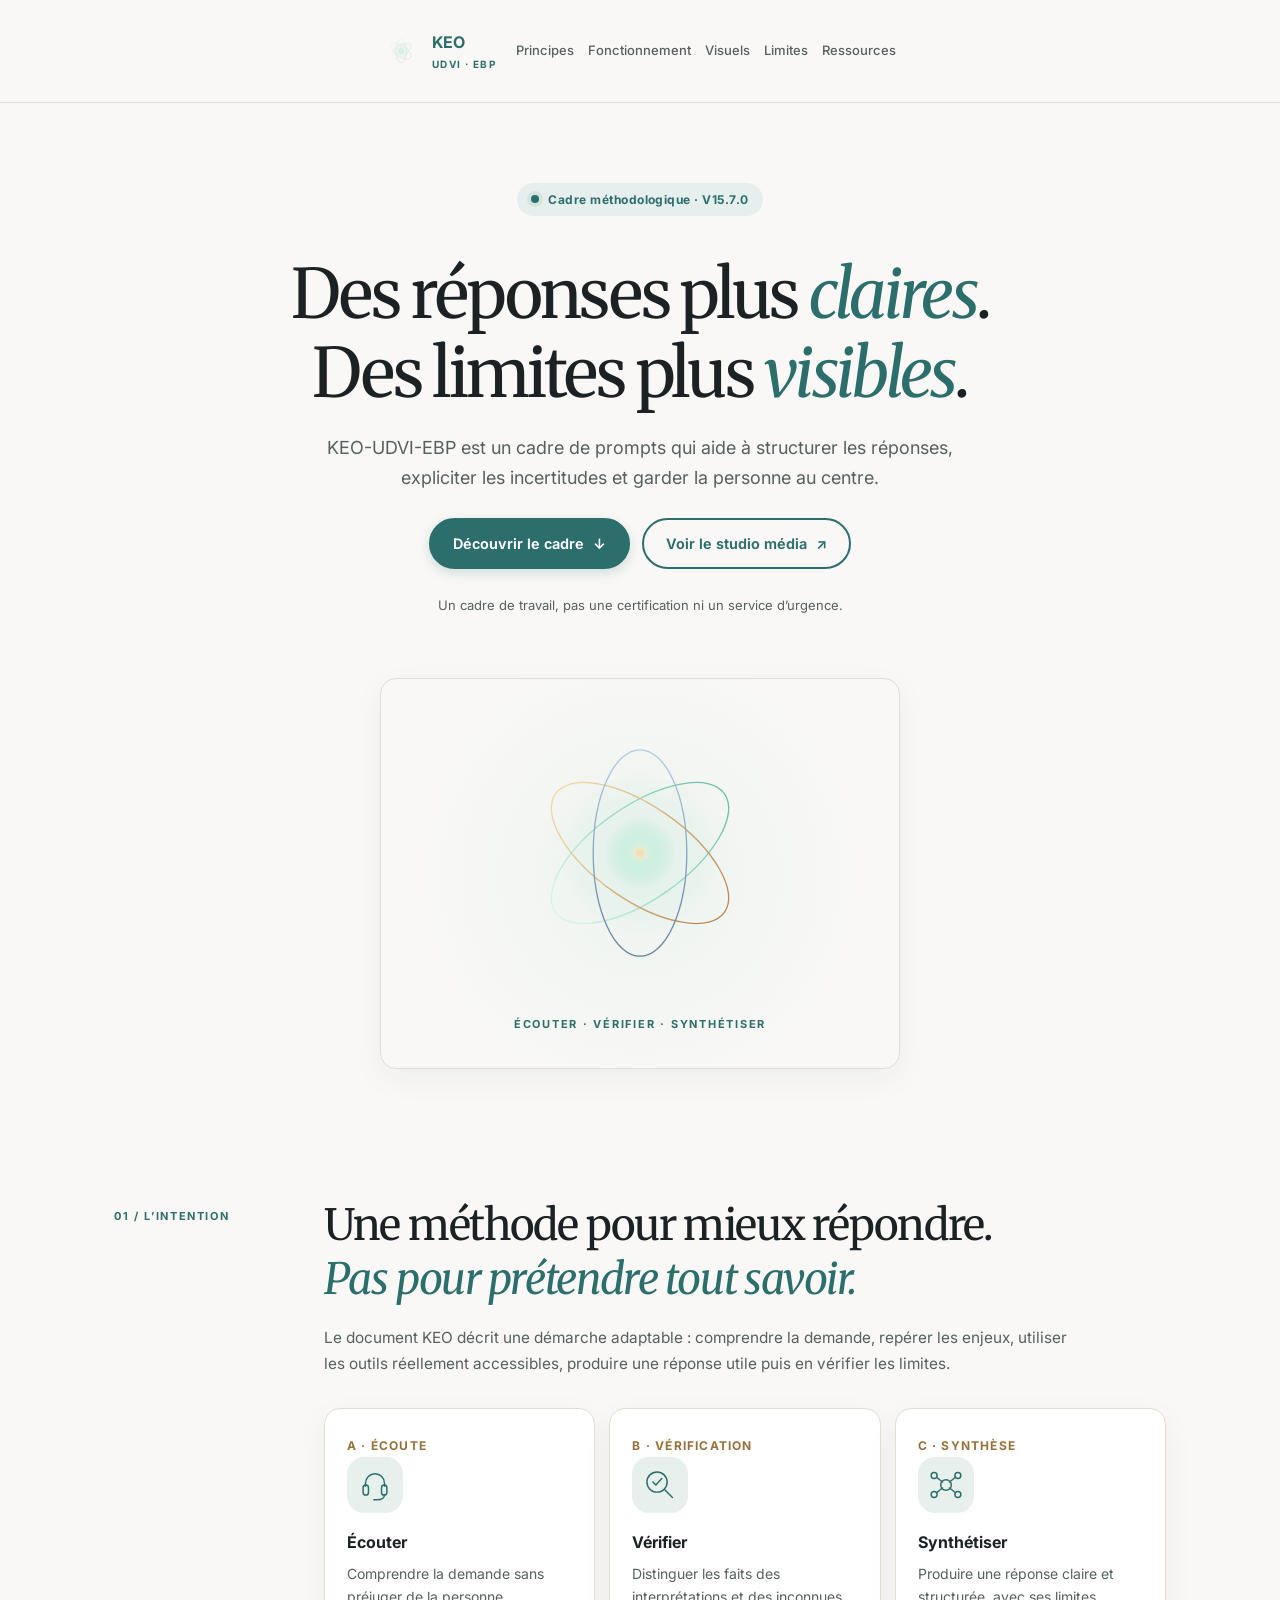
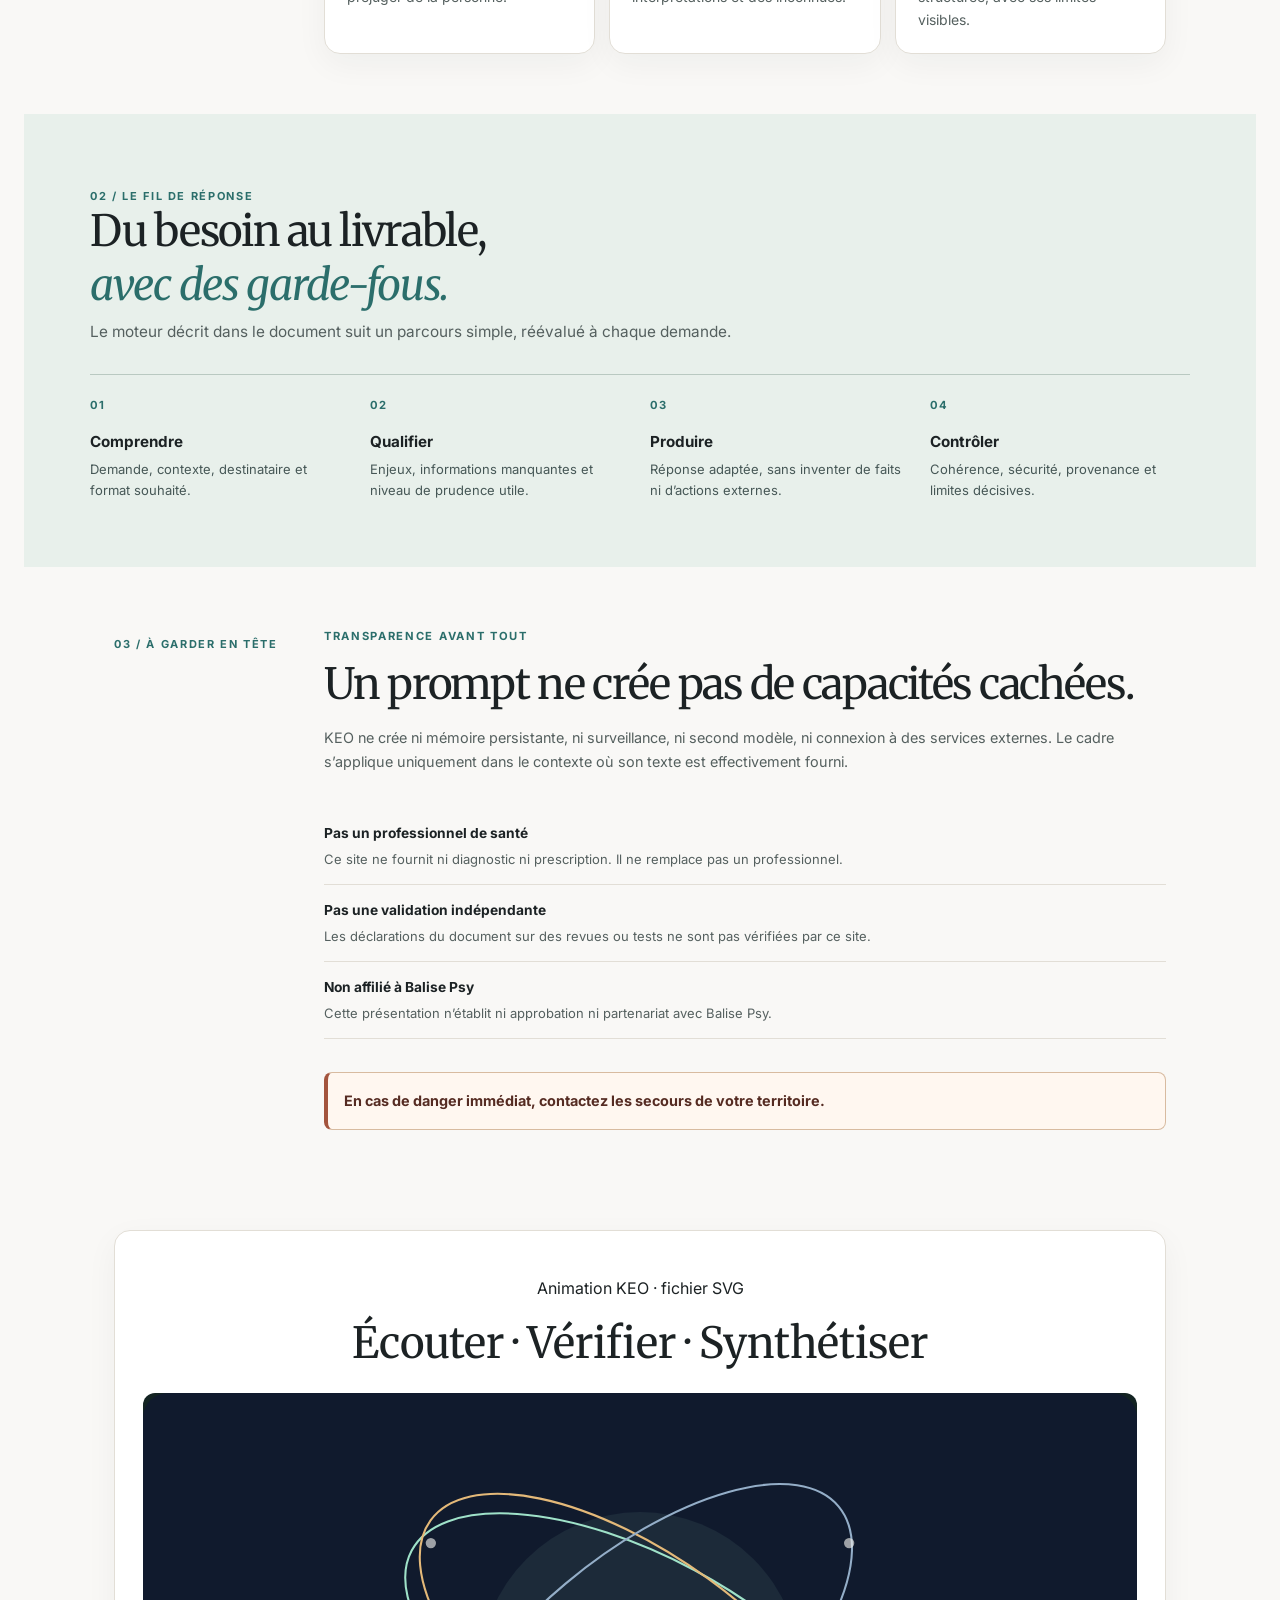
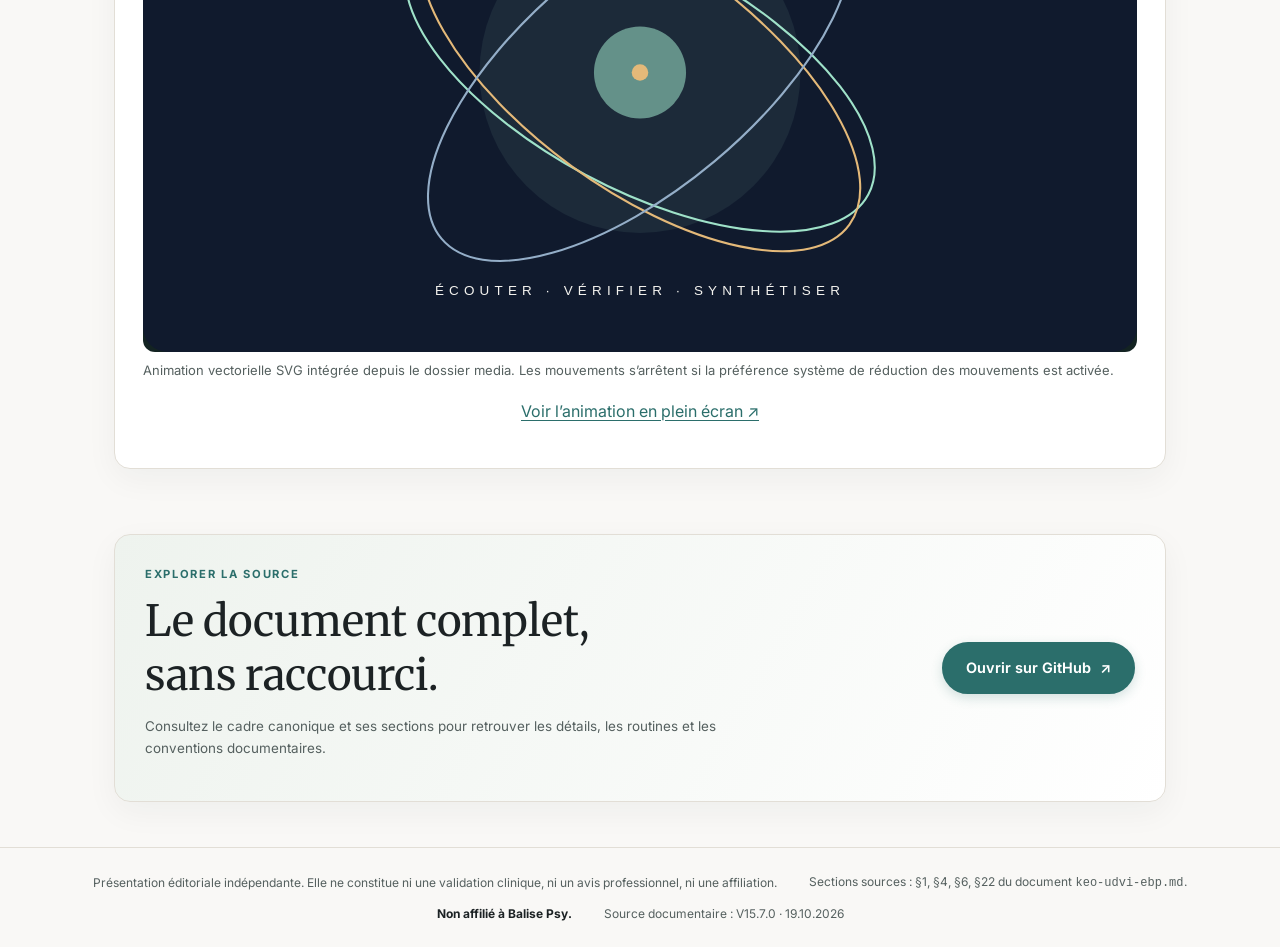
==== commit 249cfff7: "Integrate actual SVG visual assets and inline illustrations in homepage; preserve all KEO sections" ====
--- a/index.html
+++ b/index.html
@@ -4,37 +4,36 @@
   <meta charset="utf-8">
   <meta name="viewport" content="width=device-width, initial-scale=1">
   <meta name="theme-color" content="#f9f8f6">
-  <meta name="description" content="Présentation accessible du cadre méthodologique KEO-UDVI-EBP : principes, fonctionnement et limites." />
-  <title>KEO-UDVI-EBP | Cadre méthodologique</title>
+  <meta name="description" content="KEO-UDVI-EBP : cadre méthodologique pour structurer des réponses claires, expliciter l’incertitude et garder la personne au centre.">
+  <title>KEO — La clarté, avec méthode</title>
   <link rel="icon" href="./assets/keo-emblem.svg" type="image/svg+xml">
   <link rel="stylesheet" href="./styles.css">
+  <style>
+    /* Critical fallback styles: keep the page styled even if the external CSS is cached or unavailable. */
+    :root{--fallback-bg:#f9f8f6;--fallback-surface:#fff;--fallback-ink:#1c2224;--fallback-muted:#55605f;--fallback-teal:#2b6e6b;--fallback-border:#e2ded6}
+    body{margin:0;background:var(--fallback-bg);color:var(--fallback-ink);font:16px/1.65 Inter,system-ui,-apple-system,"Segoe UI",sans-serif}
+    img,svg{max-width:100%;height:auto}.site-header{position:sticky;top:0;z-index:10;background:rgba(249,248,246,.96);border-bottom:1px solid var(--fallback-border)}
+    .header-inner{max-width:1100px;min-height:76px;margin:auto;padding:0 24px;display:flex;align-items:center;justify-content:space-between;gap:20px}
+    .brand,.nav-links{display:flex;align-items:center;gap:14px}.brand{color:var(--fallback-teal);font-weight:700;text-decoration:none}.brand small{display:block;font-size:10px;letter-spacing:.14em}.nav-links a{color:var(--fallback-muted);text-decoration:none;font-size:13px}.container{max-width:1100px;margin:auto;padding:0 24px}.hero{text-align:center;padding:80px 0 42px}.hero h1{font:400 clamp(38px,6vw,68px)/1.16 Merriweather,Georgia,serif;letter-spacing:-.04em;margin:15px auto;max-width:900px}.hero h1 em{color:var(--fallback-teal)}.hero-intro{max-width:700px;margin:20px auto;color:var(--fallback-muted);font-size:18px}.badge{display:inline-flex;gap:9px;align-items:center;padding:7px 14px;border-radius:20px;background:#e6efed;color:var(--fallback-teal);font-size:12px;font-weight:700}.status-dot{width:8px;height:8px;border-radius:50%;background:var(--fallback-teal)}.hero-actions{display:flex;justify-content:center;flex-wrap:wrap;gap:12px;margin:25px}.btn{display:inline-flex;align-items:center;justify-content:center;gap:9px;padding:12px 22px;min-height:46px;border-radius:99px;background:var(--fallback-teal);border:2px solid var(--fallback-teal);color:white;text-decoration:none;font-weight:650}.btn-secondary{background:transparent;color:var(--fallback-teal)}.note{color:var(--fallback-muted);font-size:13px}.visual-card,.animation-section,.principle-card,.resource-band{background:var(--fallback-surface);border:1px solid var(--fallback-border);border-radius:16px;box-shadow:0 10px 32px #1c22240c}.visual-card{max-width:520px;margin:20px auto 70px;padding:24px;display:grid;place-items:center;background:radial-gradient(circle,#edf4ef,#f9f8f6 70%)}.visual-card img{width:min(72%,300px)}.animation-caption{color:var(--fallback-teal);font-size:11px;font-weight:700;letter-spacing:.16em;margin-top:12px}.content-section{padding:60px 0;display:grid;grid-template-columns:170px 1fr;gap:12px 40px}.section-label{color:var(--fallback-teal);font-size:11px;font-weight:700;letter-spacing:.15em;text-transform:uppercase}.content-section h2,.process-section h2,.resource-band h2,.animation-section h2{font:400 clamp(27px,4vw,43px)/1.25 Merriweather,Georgia,serif;margin:0}.content-section h2 em,.process-section h2 em{color:var(--fallback-teal)}.section-intro{grid-column:2;color:var(--fallback-muted)}.principle-grid{grid-column:2;display:grid;grid-template-columns:repeat(3,1fr);gap:14px;margin-top:20px}.principle-card{padding:22px}.principle-card h3{margin:12px 0 6px}.principle-card p{color:var(--fallback-muted);font-size:14px;margin:0}.card-index{color:#98703a;font-size:12px;font-weight:700;letter-spacing:.1em}.process-section{background:#e8f0eb;padding:65px 24px}.process-inner{max-width:1100px;margin:auto}.process-heading{display:flex;justify-content:space-between;gap:25px;align-items:end}.process-heading p{max-width:310px;color:#465756}.steps{list-style:none;padding:0;display:grid;grid-template-columns:repeat(4,1fr);gap:20px;border-top:1px solid #b9c9c1;margin-top:30px}.steps li{padding-top:15px}.steps li>span{color:var(--fallback-teal);font-weight:700}.steps p{color:#465756;font-size:13px}.limits-section .limit-copy{grid-column:2}.limit-list{grid-column:2;list-style:none;padding:0}.limit-list li{padding:14px 0;border-bottom:1px solid var(--fallback-border)}.limit-list span{display:block;color:var(--fallback-muted);font-size:13px}.emergency-notice{grid-column:2;padding:16px;background:#fff7f0;color:#552b22;border-left:4px solid #a3543d;border-radius:8px}.animation-section{padding:28px;margin:40px auto 65px}.animation-section>p,.animation-section>h2{text-align:center}.animation-section figure{margin:22px 0 0}.animation-section img{width:100%;border-radius:12px;background:#132322}.animation-section figcaption{font-size:13px;color:var(--fallback-muted);margin-top:8px}.resource-band{margin:45px auto;padding:30px;display:grid;grid-template-columns:1fr auto;gap:12px 25px;background:linear-gradient(120deg,#eef3ee,#fff)}.resource-band .eyebrow,.resource-band h2,.resource-band p{grid-column:1}.resource-band .btn{grid-column:2;grid-row:1/5;align-self:center}.resource-band p{color:var(--fallback-muted)}.site-footer{border-top:1px solid var(--fallback-border);padding:24px;text-align:center;color:var(--fallback-muted);font-size:12px}.skip-link{position:absolute;left:-9999px}.skip-link:focus{left:10px;top:10px;background:var(--fallback-teal);color:white;padding:10px;z-index:20}
+    @media(prefers-reduced-motion:reduce){*,*::before,*::after{animation:none!important;transition:none!important;scroll-behavior:auto!important}}
+    @media(max-width:760px){.header-inner{flex-wrap:wrap;padding:12px 18px}.nav-links{order:3;width:100%;justify-content:space-between;gap:8px}.nav-links a{font-size:11px}.content-section{grid-template-columns:1fr;gap:8px;padding:42px 0}.section-intro,.principle-grid,.limits-section .limit-copy,.limit-list,.emergency-notice{grid-column:1}.principle-grid{grid-template-columns:1fr}.process-heading{display:block}.steps{grid-template-columns:repeat(2,1fr)}.resource-band{grid-template-columns:1fr}.resource-band .btn{grid-column:1;grid-row:auto;justify-self:start}}
+    @media(max-width:480px){.container{padding:0 18px}.hero{padding-top:55px}.hero-intro{font-size:16px}.process-section{padding:45px 18px}.steps{grid-template-columns:1fr}.animation-section{padding:16px}.resource-band{padding:22px}.header-document{font-size:11px}}
+  </style>
 </head>
 <body>
   <a href="#main" class="skip-link">Aller au contenu</a>
-
   <header class="site-header" role="banner">
-    <a class="logo-area" href="#accueil" aria-label="KEO, accueil">
-      <img src="./assets/keo-emblem.svg" alt="" width="34" height="34" decoding="async">
-      <span>KEO <small>UDVI · EBP</small></span>
-    </a>
-    <nav class="nav-links" aria-label="Navigation principale">
-      <a href="#principes">Principes</a>
-      <a href="#fonctionnement">Fonctionnement</a>
-      <a href="#limites">Limites</a>
-      <a href="#ressources">Ressources</a>
-    </nav>
-    <a class="header-document" href="https://github.com/av974/Keo-udvi-ebp/blob/main/keo-udvi-ebp.md">Lire le document <span aria-hidden="true">↗</span></a>
+    <div class="header-inner">
+      <a class="brand" href="#accueil" aria-label="KEO, accueil"><img src="./assets/keo-emblem.svg" alt="" width="34" height="34" decoding="async"><span>KEO <small>UDVI · EBP</small></span></a>
+      <nav class="nav-links" aria-label="Navigation principale"><a href="#principes">Principes</a><a href="#fonctionnement">Fonctionnement</a><a href="#animation">Visuels</a><a href="#limites">Limites</a><a href="#ressources">Ressources</a></nav>
+    </div>
   </header>
-
   <main id="main" class="container">
     <section class="hero" id="accueil" aria-labelledby="page-title">
       <div class="badge"><span class="status-dot" aria-hidden="true"></span> Cadre méthodologique · V15.7.0</div>
       <h1 id="page-title">Des réponses plus <em>claires</em>.<br>Des limites plus <em>visibles</em>.</h1>
       <p class="hero-intro">KEO-UDVI-EBP est un cadre de prompts qui aide à structurer les réponses, expliciter les incertitudes et garder la personne au centre.</p>
-      <div class="hero-actions">
-        <a href="#principes" class="btn">Découvrir le cadre <span aria-hidden="true">↓</span></a>
-        <a href="#animation" class="btn btn-secondary">Voir l’animation <span aria-hidden="true">↗</span></a>
-      </div>
+      <div class="hero-actions"><a href="#principes" class="btn">Découvrir le cadre <span aria-hidden="true">↓</span></a><a href="./media/" class="btn btn-secondary">Voir le studio média <span aria-hidden="true">↗</span></a></div>
       <p class="note">Un cadre de travail, pas une certification ni un service d’urgence.</p>
     </section>
 
@@ -48,59 +47,35 @@
       <h2 id="principes-title">Une méthode pour mieux répondre.<br><em>Pas pour prétendre tout savoir.</em></h2>
       <p class="section-intro">Le document KEO décrit une démarche adaptable : comprendre la demande, repérer les enjeux, utiliser les outils réellement accessibles, produire une réponse utile puis en vérifier les limites.</p>
       <div class="principle-grid">
-        <article class="principle-card"><span class="card-index">A</span><h3>Respecter</h3><p>Dignité, autonomie, consentement et accessibilité guident la manière de répondre.</p></article>
-        <article class="principle-card"><span class="card-index">B</span><h3>Distinguer</h3><p>Un fait observé, une interprétation, une hypothèse et une information inconnue ne sont pas interchangeables.</p></article>
-        <article class="principle-card"><span class="card-index">C</span><h3>Rendre visible</h3><p>Un outil est déclaré utilisé seulement si son appel et son résultat sont observables.</p></article>
+        <article class="principle-card"><span class="card-index">A · ÉCOUTE</span><div class="icon-wrap" aria-hidden="true"><svg class="feature-icon" viewBox="0 0 64 64" fill="none"><path d="M16 34v-5a16 16 0 0 1 32 0v5"/><rect x="12" y="32" width="9" height="17" rx="4.5"/><rect x="43" y="32" width="9" height="17" rx="4.5"/><path d="M48 48c0 6-5 9-13 9h-5"/></svg></div><h3>Écouter</h3><p>Comprendre la demande sans préjuger de la personne.</p></article>
+        <article class="principle-card"><span class="card-index">B · VÉRIFICATION</span><div class="icon-wrap" aria-hidden="true"><svg class="feature-icon" viewBox="0 0 64 64" fill="none"><circle cx="27" cy="27" r="17"/><path d="m40 40 13 13M20 27l5 5 10-11"/></svg></div><h3>Vérifier</h3><p>Distinguer les faits des interprétations et des inconnues.</p></article>
+        <article class="principle-card"><span class="card-index">C · SYNTHÈSE</span><div class="icon-wrap" aria-hidden="true"><svg class="feature-icon" viewBox="0 0 64 64" fill="none"><circle cx="32" cy="32" r="9"/><circle cx="12" cy="16" r="5"/><circle cx="52" cy="16" r="5"/><circle cx="12" cy="48" r="5"/><circle cx="52" cy="48" r="5"/><path d="m16 19 10 8m22-8L38 27M16 45l10-8m22 8L38 37"/></svg></div><h3>Synthétiser</h3><p>Produire une réponse claire et structurée, avec ses limites visibles.</p></article>
       </div>
     </section>
 
     <section id="fonctionnement" class="process-section" data-keo-section="§4" aria-labelledby="process-title">
-      <div class="process-inner">
-        <p class="section-label">02 / Le fil de réponse</p>
-        <h2 id="process-title">Du besoin au livrable,<br><em>avec des garde-fous.</em></h2>
-        <p class="section-intro">Le moteur décrit dans le document suit un parcours simple, réévalué à chaque demande.</p>
-        <ol class="steps">
-          <li><span>01</span><h3>Comprendre</h3><p>Demande, contexte, destinataire et format souhaité.</p></li>
-          <li><span>02</span><h3>Qualifier</h3><p>Enjeux, informations manquantes et niveau de prudence utile.</p></li>
-          <li><span>03</span><h3>Produire</h3><p>Réponse adaptée, sans inventer de faits ni d’actions externes.</p></li>
-          <li><span>04</span><h3>Contrôler</h3><p>Cohérence, sécurité, provenance et limites décisives.</p></li>
-        </ol>
+      <div class="process-inner"><p class="section-label">02 / Le fil de réponse</p><h2 id="process-title">Du besoin au livrable,<br><em>avec des garde-fous.</em></h2><p class="section-intro">Le moteur décrit dans le document suit un parcours simple, réévalué à chaque demande.</p>
+        <ol class="steps"><li><span>01</span><h3>Comprendre</h3><p>Demande, contexte, destinataire et format souhaité.</p></li><li><span>02</span><h3>Qualifier</h3><p>Enjeux, informations manquantes et niveau de prudence utile.</p></li><li><span>03</span><h3>Produire</h3><p>Réponse adaptée, sans inventer de faits ni d’actions externes.</p></li><li><span>04</span><h3>Contrôler</h3><p>Cohérence, sécurité, provenance et limites décisives.</p></li></ol>
       </div>
     </section>
 
     <section id="limites" class="content-section limits-section" data-keo-section="§6" aria-labelledby="limits-title">
       <p class="section-label">03 / À garder en tête</p>
       <div class="limit-copy"><p class="eyebrow">Transparence avant tout</p><h2 id="limits-title">Un prompt ne crée pas de capacités cachées.</h2><p>KEO ne crée ni mémoire persistante, ni surveillance, ni second modèle, ni connexion à des services externes. Le cadre s’applique uniquement dans le contexte où son texte est effectivement fourni.</p></div>
-      <ul class="limit-list">
-        <li><strong>Pas un professionnel de santé</strong><span>Ce site ne fournit ni diagnostic ni prescription. Il ne remplace pas un professionnel.</span></li>
-        <li><strong>Pas une validation indépendante</strong><span>Les déclarations du document sur des revues ou tests ne sont pas vérifiées par ce site.</span></li>
-        <li><strong>Non affilié à Balise Psy</strong><span>Cette présentation n’établit ni approbation ni partenariat avec Balise Psy.</span></li>
-      </ul>
+      <ul class="limit-list"><li><strong>Pas un professionnel de santé</strong><span>Ce site ne fournit ni diagnostic ni prescription. Il ne remplace pas un professionnel.</span></li><li><strong>Pas une validation indépendante</strong><span>Les déclarations du document sur des revues ou tests ne sont pas vérifiées par ce site.</span></li><li><strong>Non affilié à Balise Psy</strong><span>Cette présentation n’établit ni approbation ni partenariat avec Balise Psy.</span></li></ul>
       <p class="emergency-notice"><strong>En cas de danger immédiat, contactez les secours de votre territoire.</strong></p>
     </section>
 
     <section id="animation" class="animation-section" aria-labelledby="animation-title">
-      <p class="eyebrow">Illustration animée</p>
-      <h2 id="animation-title">Écouter, vérifier, synthétiser</h2>
-      <figure>
-        <img src="./media/keo-motion.svg" alt="Animation de trois anneaux colorés autour d’un centre lumineux, illustrant les repères écouter, vérifier et synthétiser." width="960" height="540" loading="lazy" decoding="async">
-        <figcaption>Animation vectorielle SVG. Les mouvements s’arrêtent lorsque la préférence de réduction des mouvements est activée. Ce n’est pas un fichier vidéo MP4 ou WebM.</figcaption>
-      </figure>
+      <p class="eyebrow">Animation KEO · fichier SVG</p><h2 id="animation-title">Écouter · Vérifier · Synthétiser</h2>
+      <figure><img src="./media/keo-motion.svg" alt="Animation de trois anneaux colorés autour d’un centre lumineux, illustrant les repères écouter, vérifier et synthétiser." width="960" height="540" loading="lazy" decoding="async"><figcaption>Animation vectorielle SVG intégrée depuis le dossier media. Les mouvements s’arrêtent si la préférence système de réduction des mouvements est activée.</figcaption></figure>
+      <p><a href="./media/">Voir l’animation en plein écran ↗</a></p>
     </section>
 
     <section id="ressources" class="resource-band" data-keo-section="§22" aria-labelledby="resource-title">
-      <p class="eyebrow">Explorer la source</p>
-      <h2 id="resource-title">Le document complet,<br>sans raccourci.</h2>
-      <p>Consultez le cadre canonique et ses sections pour retrouver les détails, les routines et les conventions documentaires.</p>
-      <a class="btn" href="https://github.com/av974/Keo-udvi-ebp/blob/main/keo-udvi-ebp.md">Ouvrir sur GitHub <span aria-hidden="true">↗</span></a>
+      <p class="eyebrow">Explorer la source</p><h2 id="resource-title">Le document complet,<br>sans raccourci.</h2><p>Consultez le cadre canonique et ses sections pour retrouver les détails, les routines et les conventions documentaires.</p><a class="btn" href="https://github.com/av974/Keo-udvi-ebp/blob/main/keo-udvi-ebp.md">Ouvrir sur GitHub <span aria-hidden="true">↗</span></a>
     </section>
   </main>
-
-  <footer class="site-footer" role="contentinfo">
-    <p>Présentation éditoriale indépendante. Elle ne constitue ni une validation clinique, ni un avis professionnel, ni une affiliation.</p>
-    <p class="source-note">Sections sources : §1, §4, §6, §22 du document <code>keo-udvi-ebp.md</code>.</p>
-    <p><strong>Non affilié à Balise Psy.</strong></p>
-    <p>Source documentaire : V15.7.0 · 19.10.2026</p>
-  </footer>
+  <footer class="site-footer" role="contentinfo"><p>Présentation éditoriale indépendante. Elle ne constitue ni une validation clinique, ni un avis professionnel, ni une affiliation.</p><p class="source-note">Sections sources : §1, §4, §6, §22 du document <code>keo-udvi-ebp.md</code>.</p><p><strong>Non affilié à Balise Psy.</strong></p><p>Source documentaire : V15.7.0 · 19.10.2026</p></footer>
 </body>
 </html>
--- a/styles.css
+++ b/styles.css
@@ -1,122 +1,19 @@
-@import url('https://fonts.googleapis.com/css2?family=Inter:wght@400;500;600;700&family=Merriweather:wght@400;700&display=swap');
-
-:root {
-  color-scheme: light;
-  --page: #f8f7f4;
-  --surface: #fffefa;
-  --surface-sage: #e9f0eb;
-  --ink: #1a2326;
-  --muted: #526064;
-  --soft: #6b7778;
-  --teal: #2b6e6b;
-  --teal-deep: #205654;
-  --teal-pale: #dcebe6;
-  --gold: #a97936;
-  --gold-pale: #f2e7d4;
-  --line: #dce1dc;
-  --shadow: 0 24px 70px rgba(34, 60, 55, .11);
-  --sans: Inter, ui-sans-serif, system-ui, -apple-system, "Segoe UI", sans-serif;
-  --serif: Merriweather, Georgia, "Times New Roman", serif;
-}
-
-* { box-sizing: border-box; }
-html { scroll-behavior: smooth; scroll-padding-top: 6rem; }
-body { margin: 0; background: var(--page); color: var(--ink); font: 16px/1.7 var(--sans); -webkit-font-smoothing: antialiased; }
-img { display: block; max-width: 100%; height: auto; }
-a { color: var(--teal-deep); text-underline-offset: .2em; }
-a:hover { color: #174542; }
-:focus-visible { outline: 3px solid #9a6b27; outline-offset: 4px; border-radius: 4px; }
-.skip-link { position: absolute; z-index: 20; top: -5rem; left: 1rem; padding: .8rem 1rem; background: var(--ink); color: #fff; border-radius: 8px; }
-.skip-link:focus { top: 1rem; }
-
-.site-header { position: sticky; top: 0; z-index: 10; background: rgba(248,247,244,.94); border-bottom: 1px solid rgba(26,35,38,.09); backdrop-filter: blur(16px); }
-.header-inner { width: min(1120px, calc(100% - 48px)); min-height: 78px; margin: auto; display: flex; align-items: center; justify-content: space-between; gap: 28px; }
-.brand { display: inline-flex; align-items: center; gap: 11px; color: var(--ink); text-decoration: none; font-weight: 750; letter-spacing: .08em; }
-.brand img { width: 40px; height: 40px; }
-.brand small { display: block; color: var(--soft); font-size: 9px; font-weight: 600; letter-spacing: .2em; }
-.primary-nav { display: flex; align-items: center; gap: 27px; }
-.primary-nav a { color: #354346; text-decoration: none; font-size: 13px; font-weight: 550; }
-.primary-nav a:hover { color: var(--teal); }
-.header-link { white-space: nowrap; }
-
-.container { width: min(1100px, calc(100% - 48px)); margin-inline: auto; }
-.hero { min-height: 650px; display: grid; grid-template-columns: 1.05fr .95fr; align-items: center; gap: 54px; padding-block: 82px 76px; }
-.hero-copy { animation: rise-in .7s ease-out both; }
-.eyebrow { margin: 0 0 20px; color: var(--teal); font-size: 11px; line-height: 1.4; font-weight: 750; letter-spacing: .17em; text-transform: uppercase; }
-.status-dot { display: inline-block; width: 8px; height: 8px; margin-right: 9px; border-radius: 50%; background: var(--teal); box-shadow: 0 0 0 4px var(--teal-pale); vertical-align: 1px; }
-h1, h2, h3 { color: var(--ink); }
-h1, h2 { font-family: var(--serif); font-weight: 400; }
-.hero h1 { max-width: 680px; margin: 0; font-size: clamp(42px, 5.7vw, 72px); line-height: 1.15; letter-spacing: -.055em; }
-h1 em, h2 em { color: var(--teal); font-style: normal; }
-.hero-lead { max-width: 550px; margin: 25px 0 0; color: var(--muted); font-size: 17px; line-height: 1.85; }
-.hero-actions { display: flex; flex-wrap: wrap; gap: 12px; margin-top: 30px; }
-.button { min-height: 48px; display: inline-flex; align-items: center; justify-content: center; gap: 12px; padding: 11px 20px; border: 1px solid transparent; border-radius: 999px; text-decoration: none; font-size: 13px; font-weight: 700; transition: background-color .3s ease, color .3s ease, border-color .3s ease, transform .3s ease, box-shadow .3s ease; }
-.button:hover { transform: translateY(-2px); }
-.button-primary { color: #fff; background: var(--teal); box-shadow: 0 8px 22px rgba(43,110,107,.2); }
-.button-primary:hover { color: #fff; background: var(--teal-deep); box-shadow: 0 12px 26px rgba(43,110,107,.25); }
-.button-secondary { color: var(--teal-deep); border-color: #9dbbb4; background: transparent; }
-.button-secondary:hover { color: var(--teal-deep); border-color: var(--teal); background: var(--teal-pale); }
-.hero-note { margin: 17px 0 0; color: var(--soft); font-size: 12px; }
-.hero-visual { position: relative; min-height: 430px; display: grid; place-items: center; isolation: isolate; }
-.visual-halo { position: absolute; z-index: -1; width: min(94%, 410px); aspect-ratio: 1; border-radius: 50%; background: radial-gradient(circle at 50% 45%, #e1eee6 0, #eaf0e9 42%, rgba(242,231,212,.45) 68%, transparent 72%); }
-.illustration-card { width: min(100%, 440px); aspect-ratio: 1; display: grid; place-items: center; overflow: hidden; border: 1px solid rgba(255,255,255,.82); border-radius: 48% 52% 47% 53% / 52% 46% 54% 48%; background: linear-gradient(145deg, rgba(255,255,255,.92), rgba(233,240,235,.78)); box-shadow: var(--shadow); }
-.illustration-card img { width: 88%; filter: drop-shadow(0 18px 22px rgba(38,88,77,.12)); }
-.orbit-label { position: absolute; padding: 8px 12px; border: 1px solid #d5dfd9; border-radius: 999px; background: rgba(255,254,250,.94); color: #354346; font-size: 9px; font-weight: 700; letter-spacing: .15em; box-shadow: 0 8px 18px rgba(34,60,55,.07); }
-.label-one { top: 12%; left: 2%; }.label-two { top: 35%; right: 0; }.label-three { bottom: 11%; left: 22%; }
-
-.values-strip { border-block: 1px solid var(--line); background: rgba(255,254,250,.65); }
-.values-inner { min-height: 66px; display: flex; flex-wrap: wrap; justify-content: center; align-items: center; gap: 15px 34px; color: #435153; font-size: 12px; font-weight: 600; }
-.values-inner span[aria-hidden="true"] { color: var(--gold); }
-.content-section { padding-block: 110px; display: grid; grid-template-columns: 190px 1fr; gap: 50px; }
-.section-label { margin: 7px 0 0; color: var(--teal); font-size: 11px; font-weight: 750; letter-spacing: .16em; text-transform: uppercase; }
-.section-body h2 { max-width: 790px; margin: 0; font-size: clamp(30px, 4vw, 48px); line-height: 1.25; letter-spacing: -.04em; }
-.section-intro { max-width: 760px; margin: 20px 0 0; color: var(--muted); font-size: 15px; }
-.principle-grid { display: grid; grid-template-columns: repeat(3, 1fr); gap: 15px; margin-top: 38px; }
-.principle-card { min-height: 190px; padding: 23px; border: 1px solid #e1e5df; border-radius: 15px; background: var(--surface); box-shadow: 0 8px 24px rgba(34,60,55,.035); }
-.card-index { color: var(--gold); font-family: var(--serif); font-size: 15px; }
-.principle-card h3 { margin: 20px 0 8px; font-size: 16px; }
-.principle-card p { margin: 0; color: var(--muted); font-size: 13px; line-height: 1.7; }
-.process-section { background: var(--surface-sage); }
-.process-section .container { padding-block: 94px; }
-.process-heading { display: flex; align-items: end; justify-content: space-between; gap: 32px; }
-.process-heading h2 { max-width: 620px; }
-.process-heading p { max-width: 290px; margin: 0 0 6px; color: #465756; font-size: 13px; }
-.steps { list-style: none; padding: 0; margin: 42px 0 0; display: grid; grid-template-columns: repeat(4,1fr); gap: 22px; border-top: 1px solid #b9c9c1; }
-.steps li { padding-top: 20px; }
-.steps li > span { color: var(--teal); font-size: 11px; font-weight: 750; letter-spacing: .12em; }
-.steps h3 { margin: 13px 0 7px; font-size: 15px; }
-.steps p { margin: 0; color: #465756; font-size: 12px; line-height: 1.7; }
-.limits-section { padding-bottom: 90px; }
-.limit-panel { display: grid; grid-template-columns: .85fr 1.15fr; gap: 36px; }
-.limit-copy h2 { margin: 0; font-size: clamp(30px,3.8vw,45px); line-height: 1.25; }
-.limit-copy > p:last-child { color: var(--muted); font-size: 14px; }
-.limit-list { list-style: none; margin: 0; padding: 0; }
-.limit-list li { display: flex; gap: 16px; padding: 15px 0; border-bottom: 1px solid var(--line); }
-.limit-list li > span { color: var(--gold); font-family: var(--serif); font-size: 14px; }
-.limit-list strong, .limit-list small { display: block; }
-.limit-list strong { font-size: 13px; }
-.limit-list small { margin-top: 4px; color: var(--muted); font-size: 12px; line-height: 1.65; }
-.emergency-notice { grid-column: 1 / -1; margin: 0; padding: 16px 19px; border: 1px solid #d8bba0; border-left: 4px solid #a3543d; border-radius: 10px; background: #fff7f0; color: #552b22; font-size: 14px; }
-.resource-band { margin-bottom: 92px; padding: 35px 40px; display: grid; grid-template-columns: 105px 1fr auto; align-items: center; gap: 24px; border: 1px solid #d9e2dc; border-radius: 18px; background: linear-gradient(120deg, #eef3ee, #fffefa 75%); }
-.resource-symbol { width: 92px; height: 92px; display: grid; place-items: center; border-radius: 50%; background: #fff; box-shadow: 0 10px 24px rgba(34,60,55,.08); }
-.resource-symbol img { width: 82px; height: 82px; }
-.resource-band h2 { margin: 0; font-size: 30px; line-height: 1.25; }
-.resource-band p:not(.eyebrow) { max-width: 500px; margin: 9px 0 0; color: var(--muted); font-size: 12px; }
-.resource-band .eyebrow { margin-bottom: 8px; }
-.site-footer { padding-block: 24px; border-top: 1px solid var(--line); display: flex; align-items: center; justify-content: space-between; gap: 16px 28px; flex-wrap: wrap; }
-.footer-brand img { width: 32px; height: 32px; }
-.site-footer p { max-width: 400px; margin: 0; color: var(--muted); font-size: 11px; }
-.site-footer .source-note, .site-footer .footer-affiliation, .site-footer .footer-version { font-size: 11px; }
-.footer-affiliation { color: var(--ink); font-weight: 700; }
-.media-main { min-height: calc(100vh - 180px); padding-block: 80px 100px; }
-.media-main > section { max-width: 850px; margin: auto; }
-.media-main h1 { margin: 0; font-size: clamp(38px,5vw,58px); }
-.motion-frame { margin: 35px 0 15px; }
-.motion-frame img { width: 100%; border: 1px solid var(--line); border-radius: 16px; box-shadow: var(--shadow); }
-.motion-frame figcaption, .media-note { color: var(--muted); font-size: 12px; }
-
-@keyframes rise-in { from { opacity: 0; transform: translateY(14px); } to { opacity: 1; transform: translateY(0); } }
-@media (prefers-reduced-motion: reduce) { *, *::before, *::after { animation-duration: .01ms !important; animation-iteration-count: 1 !important; scroll-behavior: auto !important; transition-duration: .01ms !important; } }
-@media (prefers-contrast: more) { :root { --muted: #374447; --line: #667574; } .button, .principle-card, .resource-band { border-color: currentColor; } }
-@media (max-width: 850px) { .header-inner { width: min(100% - 36px, 700px); flex-wrap: wrap; padding-block: 13px; } .primary-nav { order: 3; width: 100%; justify-content: space-between; gap: 12px; } .hero { min-height: 0; grid-template-columns: 1fr; gap: 15px; padding-block: 58px; } .hero-visual { min-height: 330px; grid-row: 1; } .hero-copy { grid-row: 2; } .content-section { grid-template-columns: 1fr; gap: 17px; padding-block: 75px; } .process-section .container { padding-block: 75px; } .process-heading { display: block; } .process-heading p { margin-top: 16px; } .steps { grid-template-columns: repeat(2,1fr); } .limit-panel { grid-template-columns: 1fr; gap: 22px; } .resource-band { grid-template-columns: 75px 1fr; padding: 26px; } .resource-symbol { width: 68px; height: 68px; } .resource-symbol img { width: 62px; height: 62px; } .resource-band .button { grid-column: 1 / -1; justify-self: start; } }
-@media (max-width: 540px) { .container { width: calc(100% - 36px); } .header-inner { width: calc(100% - 32px); } .primary-nav a { font-size: 11px; } .header-link { font-size: 11px; padding: 8px 12px; } .hero { padding-block: 42px; } .hero h1 { font-size: clamp(39px,12vw,54px); } .hero-lead { font-size: 15px; } .hero-visual { min-height: 290px; } .orbit-label { font-size: 8px; } .values-inner { padding-block: 14px; gap: 9px 14px; font-size: 10px; } .principle-grid, .steps { grid-template-columns: 1fr; } .steps { gap: 7px; } .steps li { padding-top: 14px; } .resource-band { grid-template-columns: 1fr; } .resource-symbol { display: none; } .site-footer { align-items: flex-start; flex-direction: column; } }
+@import url('https://fonts.googleapis.com/css2?family=Inter:wght@300;400;500;600;700&family=Merriweather:ital,wght@0,300;0,400;0,700;1,300;1,400&display=swap');
+:root{color-scheme:light;--bg:#f9f8f6;--surface:#fff;--surface-soft:#f1f5f2;--text-main:#1c2224;--text-muted:#55605f;--accent:#2b6e6b;--accent-hover:#1f524f;--border:#e2ded6;--gold:#a97936;--radius:16px;--shadow:0 12px 40px rgba(30,55,50,.08);--sans:Inter,system-ui,-apple-system,"Segoe UI",sans-serif;--serif:Merriweather,Georgia,serif}
+*{box-sizing:border-box}html{scroll-behavior:smooth;scroll-padding-top:6rem}body{margin:0;font-family:var(--sans);background:var(--bg);color:var(--text-main);line-height:1.65;-webkit-font-smoothing:antialiased}img{display:block;max-width:100%;height:auto}a{color:var(--accent);text-underline-offset:.2em}a:hover{color:var(--accent-hover)}:focus-visible{outline:3px solid #9a6b27;outline-offset:4px;border-radius:4px}.skip-link{position:absolute;left:-9999px;top:1rem;background:var(--accent);color:#fff;padding:10px 14px;z-index:999;border-radius:4px}.skip-link:focus{left:10px}
+.site-header{position:sticky;top:0;z-index:100;background:rgba(249,248,246,.94);backdrop-filter:blur(10px);border-bottom:1px solid var(--border);padding:.8rem max(24px,calc((100vw - 1100px)/2));display:flex;justify-content:space-between;align-items:center;gap:1.5rem}.logo-area{font-weight:700;font-size:1rem;color:var(--accent);display:flex;align-items:center;gap:10px;text-decoration:none;letter-spacing:.04em}.logo-area img{width:34px;height:34px}.logo-area small{display:block;color:var(--text-muted);font-size:.62rem;font-weight:500;letter-spacing:.16em}.nav-links{display:flex;gap:1.2rem;flex-wrap:wrap}.nav-links a{color:var(--text-muted);font-size:.88rem;text-decoration:none;font-weight:500;transition:color .3s ease}.nav-links a:hover{color:var(--accent)}.header-document{white-space:nowrap;font-size:.82rem;font-weight:600;text-decoration:none}
+.container{max-width:1100px;margin:0 auto;padding:0 24px}.hero{text-align:center;padding:clamp(4rem,9vw,7.5rem) 0 3rem;animation:fade-in .7s ease-out both}.badge{display:inline-flex;align-items:center;gap:10px;background:#e6efed;color:var(--accent);padding:7px 15px;border-radius:20px;font-size:.78rem;font-weight:700;margin-bottom:1.5rem;letter-spacing:.04em}.status-dot{width:8px;height:8px;border-radius:50%;background:var(--accent);box-shadow:0 0 0 4px #d4e5e0}.hero h1,.content-section h2,.process-section h2,.animation-section h2,.resource-band h2{font-family:var(--serif);font-weight:400}.hero h1{font-size:clamp(2.2rem,5.4vw,4.2rem);line-height:1.2;letter-spacing:-.04em;margin:0 auto 1.4rem;max-width:900px}.hero h1 em,.content-section h2 em,.process-section h2 em{color:var(--accent);font-style:italic}.hero-intro{font-size:1.08rem;color:var(--text-muted);max-width:700px;margin:0 auto 2rem}.hero-actions{display:flex;justify-content:center;gap:1rem;flex-wrap:wrap}.btn{display:inline-flex;align-items:center;justify-content:center;gap:.6rem;background:var(--accent);color:white;padding:12px 24px;min-height:48px;border-radius:30px;text-decoration:none;font-weight:600;font-size:.9rem;border:2px solid var(--accent);box-shadow:0 4px 12px rgba(43,110,107,.2);transition:background .3s ease,color .3s ease,border-color .3s ease,transform .3s ease,box-shadow .3s ease}.btn:hover{background:var(--accent-hover);border-color:var(--accent-hover);color:#fff;transform:translateY(-2px);box-shadow:0 8px 20px rgba(43,110,107,.22)}.btn-secondary{background:transparent;color:var(--accent);box-shadow:none}.btn-secondary:hover{background:#f0f5f4;color:var(--accent-hover)}.note{font-size:.9rem;color:#596361;margin:1.6rem 0 0}
+.hero-art{position:relative;max-width:520px;min-height:350px;margin:1rem auto 3.5rem;display:grid;place-items:center;isolation:isolate}.art-glow{position:absolute;z-index:-1;inset:8%;border-radius:50%;background:radial-gradient(circle,#e6f0eb 0,#f1f5f2 54%,rgba(242,231,212,.45) 72%,transparent 73%)}.emblem-frame{width:min(78%,350px);aspect-ratio:1;display:grid;place-items:center;border:1px solid #fff;border-radius:48% 52% 47% 53%/52% 46% 54% 48%;background:linear-gradient(145deg,rgba(255,255,255,.92),rgba(233,240,235,.78));box-shadow:var(--shadow)}.emblem-frame img{width:88%;filter:drop-shadow(0 18px 22px rgba(38,88,77,.12))}.orbit{position:absolute;padding:7px 11px;background:#fff;border:1px solid var(--border);border-radius:999px;color:#354346;font-size:.62rem;font-weight:700;letter-spacing:.14em;box-shadow:0 8px 18px rgba(34,60,55,.07)}.orbit-a{top:12%;left:5%}.orbit-b{top:42%;right:2%}.orbit-c{bottom:8%;left:25%}
+.values-strip{border-block:1px solid var(--border);background:rgba(255,255,255,.6)}.values-inner{min-height:64px;display:flex;align-items:center;justify-content:center;gap:14px 30px;flex-wrap:wrap;padding:12px 20px;color:#435153;font-size:.76rem;font-weight:600}.spark{color:var(--gold)}
+.content-section{padding:5.5rem 0;display:grid;grid-template-columns:180px 1fr;gap:1rem 3rem}.section-label{margin:.5rem 0 0;color:var(--accent);font-size:.7rem;font-weight:700;letter-spacing:.15em;text-transform:uppercase}.content-section h2,.process-section h2{margin:0;font-size:clamp(1.9rem,4vw,3rem);line-height:1.25;letter-spacing:-.03em}.section-intro{grid-column:2;max-width:750px;color:var(--text-muted);margin:.4rem 0 0;font-size:.96rem}.principle-grid{grid-column:2;display:grid;grid-template-columns:repeat(3,1fr);gap:1rem;margin-top:1.5rem}.principle-card{background:var(--surface);border:1px solid var(--border);border-radius:var(--radius);padding:1.4rem;min-height:195px;box-shadow:0 6px 20px rgba(0,0,0,.025);transition:transform .3s ease,box-shadow .3s ease,background-color .3s ease}.principle-card:hover{transform:translateY(-5px);box-shadow:var(--shadow);background:#fff}.icon-wrap{width:56px;height:56px;display:grid;place-items:center;background:#e7f0ec;border-radius:17px;color:var(--accent);margin-bottom:1rem}.feature-icon{width:38px;height:38px;stroke:currentColor;stroke-width:2.5;stroke-linecap:round;stroke-linejoin:round;overflow:visible}.principle-card:hover .feature-icon{animation:icon-pop .45s ease both}.card-index{color:var(--gold);font-size:.62rem;font-weight:700;letter-spacing:.13em}.principle-card h3{margin:.4rem 0;font-size:1rem}.principle-card p{margin:0;color:var(--text-muted);font-size:.82rem}.icon-check .draw-line{stroke-dasharray:30;stroke-dashoffset:30}.principle-card:hover .icon-check .draw-line{animation:draw 1s ease forwards}.icon-synthesis circle:not(:first-child){transform-box:fill-box;transform-origin:center}.principle-card:hover .icon-synthesis circle:not(:first-child){animation:soft-pulse 1.4s ease-in-out infinite alternate}
+.process-section{background:#e8f0eb;margin:0 calc((1100px - 100vw)/2);padding:4.8rem max(24px,calc((100vw - 1100px)/2))}.process-inner{max-width:1100px;margin:auto}.process-heading{display:grid;grid-template-columns:1fr minmax(220px,.55fr);align-items:end;gap:2rem}.process-heading p{color:#465756;font-size:.88rem;margin:0}.steps{grid-column:1/-1;list-style:none;padding:0;margin:2.5rem 0 0;display:grid;grid-template-columns:repeat(4,1fr);gap:1.2rem;border-top:1px solid #b9c9c1}.steps li{padding-top:1.2rem}.steps li>span{font-size:.7rem;color:var(--accent);font-weight:700;letter-spacing:.12em}.steps h3{font-size:.95rem;margin:.75rem 0 .3rem}.steps p{color:#465756;font-size:.8rem;margin:0}
+.gallery-section{padding:5rem 0 2rem}.gallery-heading{max-width:660px;margin:0 auto 2rem;text-align:center}.gallery-heading h2{font-family:var(--serif);font-weight:400;font-size:clamp(2rem,4vw,3rem);line-height:1.25;margin:.3rem 0 .8rem}.gallery-heading h2 em{font-style:italic;color:var(--accent)}.gallery-heading>p:last-child{color:var(--text-muted);font-size:.9rem}.gallery-grid{display:grid;grid-template-columns:repeat(3,1fr);gap:1rem}.gallery-card{overflow:hidden;background:var(--surface);border:1px solid var(--border);border-radius:var(--radius);box-shadow:0 6px 20px rgba(0,0,0,.025);transition:transform .35s ease,box-shadow .35s ease}.gallery-card:hover{transform:translateY(-5px);box-shadow:var(--shadow)}.gallery-art{height:205px;position:relative;display:grid;place-items:center;overflow:hidden;background:linear-gradient(145deg,#edf4ef,#f7f5ef)}.gallery-art svg{position:relative;width:145px;height:145px;color:var(--accent);stroke:currentColor;stroke-width:3;stroke-linecap:round;stroke-linejoin:round;transition:transform .5s ease}.gallery-card:hover .gallery-art svg{transform:scale(1.06)}.gallery-verify .gallery-art{background:linear-gradient(145deg,#eef3f1,#f3eadc)}.gallery-synthesis .gallery-art{background:linear-gradient(145deg,#edf3ef,#e9f0eb)}.soft-orb{position:absolute;width:135px;height:135px;border-radius:50%;background:rgba(255,255,255,.68);box-shadow:0 0 0 20px rgba(255,255,255,.2)}.gallery-copy{padding:1.25rem 1.35rem 1.4rem}.gallery-copy h3{margin:.4rem 0;font-size:1rem}.gallery-copy p{margin:0;color:var(--text-muted);font-size:.82rem}
+.animation-section{margin:4rem auto 5.5rem;padding:clamp(1.2rem,4vw,2.4rem);background:var(--surface);border:1px solid var(--border);border-radius:22px;box-shadow:0 8px 30px rgba(0,0,0,.035)}.animation-heading{display:flex;align-items:end;justify-content:space-between;gap:1rem;margin-bottom:1.4rem}.animation-heading .eyebrow{margin-bottom:.4rem}.animation-section h2{font-size:clamp(1.7rem,3vw,2.4rem);margin:0}.text-link{font-size:.8rem;font-weight:650;text-decoration:none;white-space:nowrap}.motion-frame{margin:0}.motion-frame img{width:100%;height:auto;border-radius:12px;background:#101a2d}.motion-frame figcaption{color:var(--text-muted);font-size:.78rem;margin-top:.7rem}
+.limits-section{padding-bottom:4rem}.limits-section .limit-copy{grid-column:2}.limits-section .eyebrow{color:var(--accent);font-size:.7rem;text-transform:uppercase;letter-spacing:.15em;font-weight:700;margin:0 0 .8rem}.limit-copy h2{margin:0 0 1rem;font-family:var(--serif);font-size:clamp(1.9rem,3.8vw,2.8rem);font-weight:400;line-height:1.25}.limit-copy>p:last-child{color:var(--text-muted);font-size:.9rem}.limit-list{grid-column:2;list-style:none;padding:0;margin:.5rem 0 0}.limit-list li{padding:1rem 0;border-bottom:1px solid var(--border)}.limit-list strong,.limit-list span{display:block}.limit-list strong{font-size:.86rem}.limit-list span{margin-top:.25rem;color:var(--text-muted);font-size:.8rem}.emergency-notice{grid-column:2;background:#fff7f0;color:#552b22;border:1px solid #d8bba0;border-left:4px solid #a3543d;border-radius:10px;padding:1rem 1.2rem;margin:1.3rem 0 0;font-size:.9rem}
+.resource-band{margin:1rem auto 5rem;padding:2.5rem;display:grid;grid-template-columns:1fr auto;gap:.8rem 2rem;align-items:center;border:1px solid #d9e2dc;border-radius:18px;background:linear-gradient(120deg,#eef3ee,#fff 75%)}.resource-band .eyebrow,.resource-band h2,.resource-band p:not(.eyebrow){grid-column:1}.resource-band .eyebrow{color:var(--accent);font-size:.7rem;text-transform:uppercase;letter-spacing:.15em;font-weight:700;margin:0}.resource-band h2{margin:0;font-family:var(--serif);font-size:2rem;font-weight:400;line-height:1.25}.resource-band p:not(.eyebrow){max-width:600px;margin:0;color:var(--text-muted);font-size:.84rem}.resource-band .btn{grid-column:2;grid-row:1/5;justify-self:end}.resource-symbol{grid-column:2;grid-row:1/5;width:80px;height:80px;color:var(--accent)}.resource-symbol svg{width:100%;height:100%;stroke:currentColor;stroke-width:2;stroke-linecap:round;stroke-linejoin:round}
+.site-footer{border-top:1px solid var(--border);padding:1.8rem 24px;display:flex;justify-content:center;align-items:center;flex-wrap:wrap;gap:.6rem 2rem;color:var(--text-muted);font-size:.74rem;text-align:center}.site-footer p{margin:0}.site-footer strong{color:var(--text-main)}.reveal{opacity:0;transform:translateY(14px);transition:opacity .55s ease,transform .55s ease}.reveal.is-visible{opacity:1;transform:translateY(0)}
+@keyframes fade-in{from{opacity:0;transform:translateY(12px)}to{opacity:1;transform:translateY(0)}}@keyframes icon-pop{50%{transform:scale(1.12)}}@keyframes draw{to{stroke-dashoffset:0}}@keyframes soft-pulse{to{transform:scale(1.18);opacity:.65}}
+@media(prefers-reduced-motion:reduce){*,*::before,*::after{animation:none!important;transition:none!important;scroll-behavior:auto!important}.reveal{opacity:1;transform:none}}
+@media(prefers-contrast:more){:root{--text-muted:#303b3c;--border:#737b78}.btn,.principle-card,.animation-section,.gallery-card,.resource-band{border-color:currentColor}}
+@media(max-width:850px){.site-header{padding:.75rem 20px;flex-wrap:wrap}.nav-links{order:3;width:100%;justify-content:center}.header-document{font-size:.76rem}.container{width:min(100% - 40px,700px)}.content-section{grid-template-columns:1fr;gap:.8rem;padding:4rem 0}.section-label,.section-intro,.principle-grid,.limits-section .limit-copy,.limits-section .limit-list,.limits-section .emergency-notice{grid-column:1}.principle-grid{grid-template-columns:1fr}.process-section{margin:0 -20px;padding:4rem 20px}.process-heading{grid-template-columns:1fr;gap:.8rem}.steps{grid-template-columns:repeat(2,1fr)}.gallery-grid{grid-template-columns:1fr}.gallery-card{display:grid;grid-template-columns:.8fr 1fr}.gallery-art{height:100%;min-height:190px}.resource-band{grid-template-columns:1fr}.resource-band .btn,.resource-symbol{grid-column:1;grid-row:auto;justify-self:start}}
+@media(max-width:540px){.site-header{padding:.75rem 16px}.logo-area{font-size:.88rem}.nav-links{justify-content:space-between;gap:.5rem}.nav-links a{font-size:.72rem}.container{width:calc(100% - 36px)}.hero{padding:3.6rem 0 2rem}.hero h1{font-size:clamp(2.15rem,11vw,3.2rem)}.hero-intro{font-size:.98rem}.hero-art{min-height:280px}.orbit{font-size:.53rem}.values-inner{font-size:.65rem;gap:9px}.content-section{padding:3.5rem 0}.steps{grid-template-columns:1fr;gap:.5rem}.steps li{padding-top:1rem}.gallery-section{padding-top:3rem}.gallery-card{display:block}.gallery-art{height:190px}.animation-heading{display:block}.text-link{display:inline-block;margin-top:.8rem}.animation-section{margin:3rem auto 4rem;padding:1rem}.motion-frame img{min-height:160px;object-fit:cover}.resource-band{padding:1.5rem;margin-bottom:3.5rem}.resource-symbol{display:none}.site-footer{flex-direction:column;gap:.6rem}}
